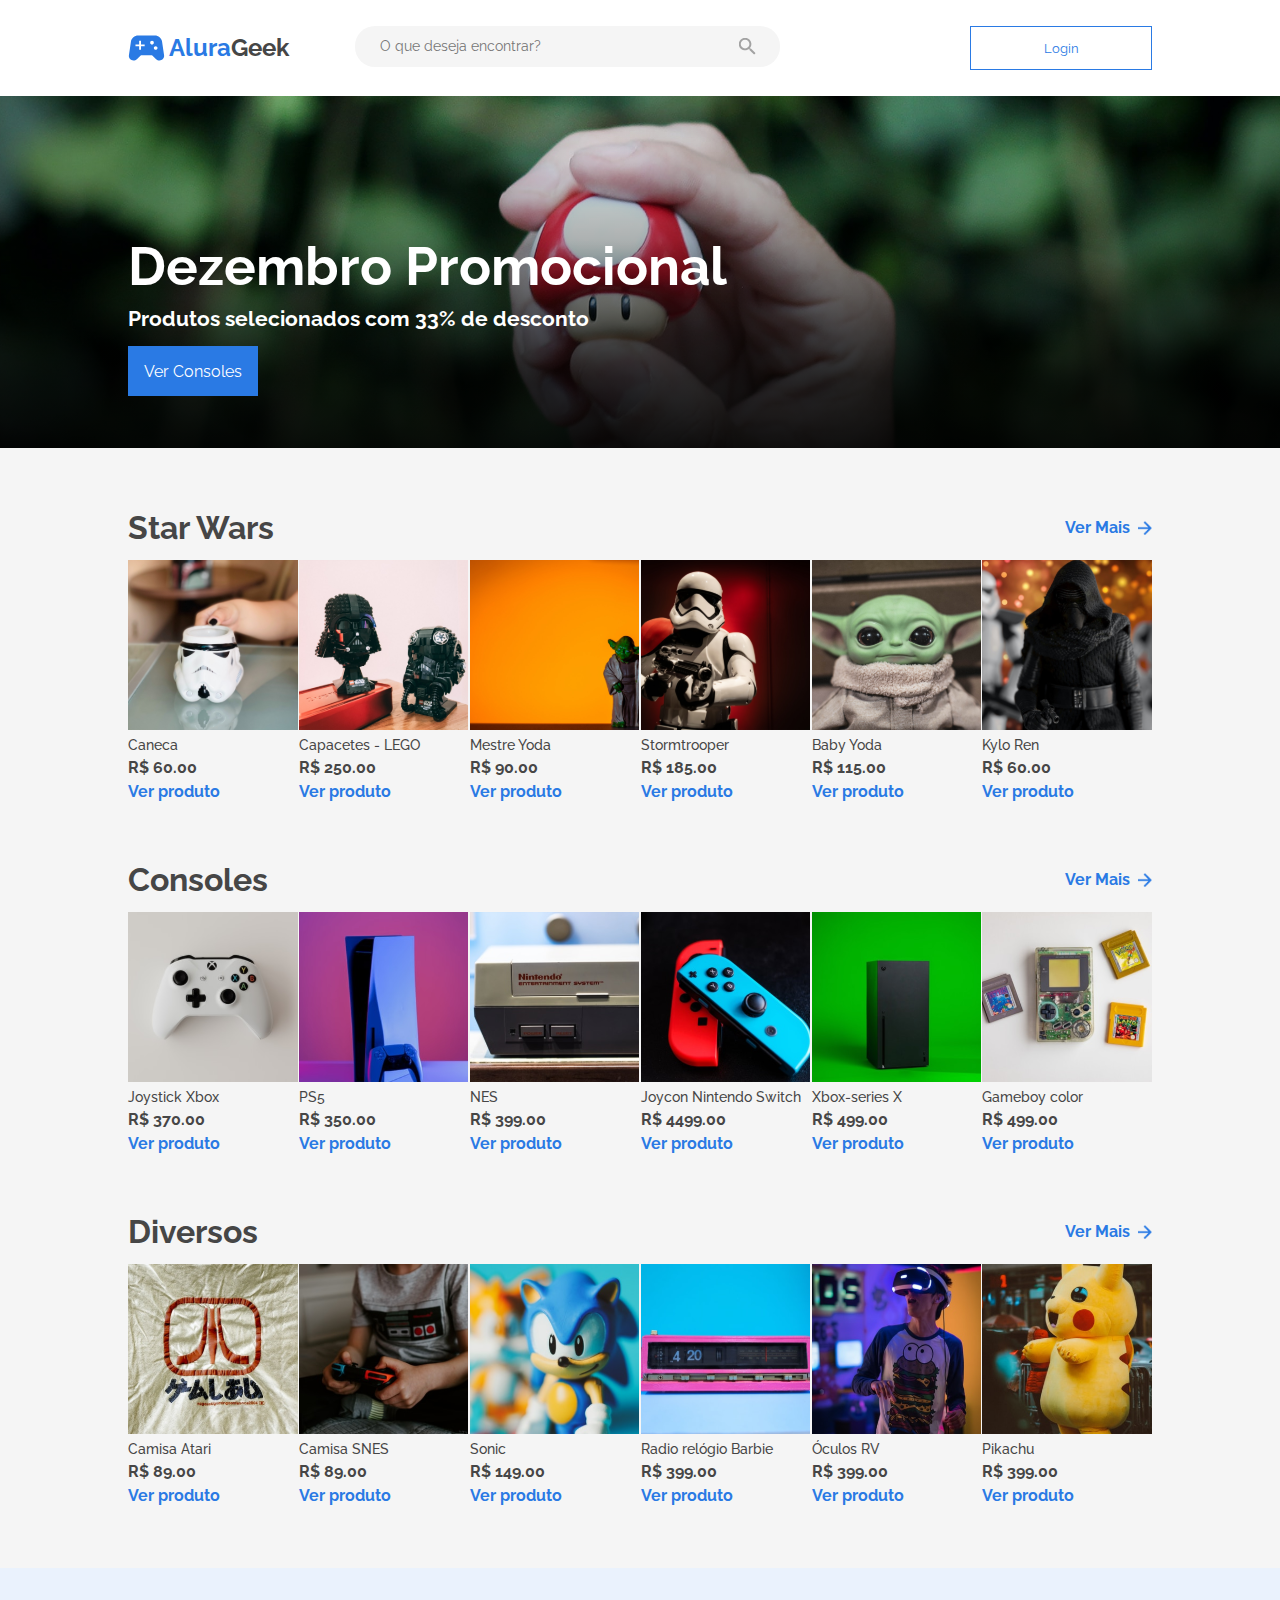
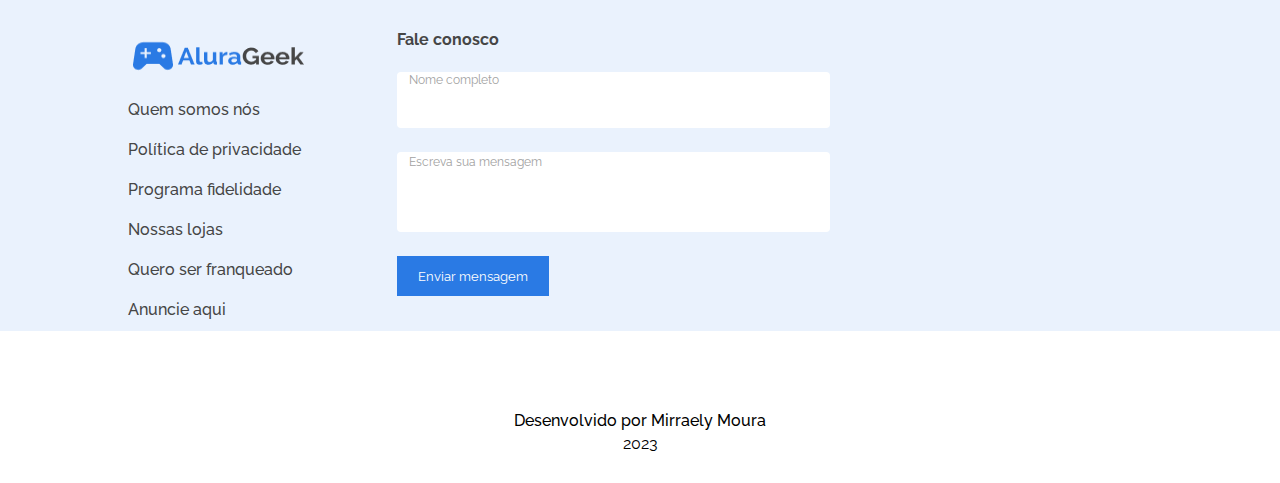
==== index.html @ b326e7e6 "Realiza ajustes na main." ====
<!DOCTYPE html>
<html lang="pt-BR">
  <head>
    <meta charset="UTF-8" />
    <meta name="viewport" content="width=device-width, initial-scale=1.0" />
    <!-- Fontes utilizadas -->
    <link rel="preconnect" href="https://fonts.googleapis.com" />
    <link rel="preconnect" href="https://fonts.gstatic.com" crossorigin="" />
    <link
      href="https://fonts.googleapis.com/css2?family=Raleway:wght@400;500;600;700&amp;display=swap"
      rel="stylesheet"
    />
    <!-- CSS -->
    <link rel="stylesheet" href="./css/reset.css" />
    <link rel="stylesheet" href="./css/styles.css" />
    <title>Alura Geek</title>
  </head>

  <body>
    <header class="header-container">
      <div class="left-header">
        <div class="header-left-container">
          <a href="./index.html" class="logo-container">
            <div class="logo-image-container">
              <img
                src="./imagens/controller.svg"
                alt="Logo da Alura Geek"
                class="header-logo"
              />
            </div>
            <h3 class="page-title">Alura<strong>Geek</strong></h3>
          </a>
        </div>
      </div>
      <div class="right-header">
        <div class="searsh-container">
          <input
            placeholder="O que deseja encontrar?"
            type="text"
            class="header-caixa-input"
          />
          <button class="search-button" h data-search-btn></button>
        </div>
        <a class="login-button-container" href="./imagens/login-formulario.png">
          <button class="header-button">Login</button>
        </a>
      </div>
    </header>

    <main class="main-conteiner">
      <section class="banner-conteiner" data-banner="">
        <div class="banner-box">
          <h1 class="banner-title">Dezembro Promocional</h1>
          <p class="banner-text">Produtos selecionados com 33% de desconto</p>
          <a href="#console">
            <button class="banner-button">Ver Consoles</button>
          </a>
        </div>
      </section>

      <section class="products-section-home">
        <div class="find-home-products" data-product="">
          <section class="products-container">
            <div class="products-top">
              <h2 class="products-title">Star Wars</h2>
              <div class="produtos-mais">
                <a href="html/produtos.html" class="produtos-link"> Ver Mais</a>
                <img
                  src="./imagens/seta.png "
                  class="produtos-seta"
                  name="seta"
                />
              </div>
            </div>
            <div class="products-bottom" id="starwars">
              <div class="produtos-itens" data-id="1">
                <div class="images-container">
                  <img
                    src="./imagens/star-wars.svg"
                    alt="Caneca de Star Wars"
                    class="produtos-imagem-todos"
                  />
                </div>
                <h2 class="produtos-nome">Caneca</h2>
                <p class="produtos-preço">R$ 60.00</p>
                <a
                  href=""
                  class="produtos-link"
                  id="ver-produto"
                  data-product-id=""
                  >Ver produto</a
                >
              </div>
              <div class="produtos-itens" data-id="2">
                <div class="images-container">
                  <img
                    src="./imagens/caixa-som-star-wars.svg"
                    alt="Caixa de som de star wars"
                    class="produtos-imagem-todos"
                  />
                </div>
                <h2 class="produtos-nome">Capacetes - LEGO</h2>
                <p class="produtos-preço">R$ 250.00</p>
                <a
                  href=""
                  class="produtos-link"
                  id="ver-produto"
                  data-product-id=""
                  >Ver produto</a
                >
              </div>
              <div class="produtos-itens" data-id="4">
                <div class="images-container">
                  <img
                    src="./imagens/ioda.svg"
                    alt="Boneco Yoda"
                    class="produtos-imagem-todos"
                  />
                </div>
                <h2 class="produtos-nome">Mestre Yoda</h2>
                <p class="produtos-preço">R$ 90.00</p>
                <a
                  href=""
                  class="produtos-link"
                  id="ver-produto"
                  data-product-id=""
                  >Ver produto</a
                >
              </div>
              <div class="produtos-itens" data-id="5">
                <div class="images-container">
                  <img
                    src="./imagens/robo-star-wars.svg"
                    alt="Robô de Star Wars"
                    class="produtos-imagem-todos"
                  />
                </div>
                <h2 class="produtos-nome">Stormtrooper</h2>
                <p class="produtos-preço">R$ 185.00</p>
                <a
                  href=""
                  class="produtos-link"
                  id="ver-produto"
                  data-product-id=""
                  >Ver produto</a
                >
              </div>
              <div class="produtos-itens" data-id="6">
                <div class="images-container">
                  <img
                    src="imagens/yoda-grande.svg"
                    alt="Yoda Grande"
                    class="produtos-imagem-todos"
                  />
                </div>
                <h2 class="produtos-nome">Baby Yoda</h2>
                <p class="produtos-preço">R$ 115.00</p>
                <a
                  href=""
                  class="produtos-link"
                  id="ver-produto"
                  data-product-id=""
                  >Ver produto</a
                >
              </div>
              <div class="produtos-itens" data-id="6">
                <div class="images-container">
                  <img
                    src="imagens/boneco-star-wars-com-capa.svg"
                    alt="Boneco de Star Wars com capa"
                    class="produtos-imagem-todos"
                  />
                </div>
                <h2 class="produtos-nome">Kylo Ren</h2>
                <p class="produtos-preço">R$ 60.00</p>
                <a
                  href=""
                  class="produtos-link"
                  id="ver-produto"
                  data-product-id=""
                  >Ver produto</a
                >
              </div>
            </div>
          </section>

          <section class="products-container">
            <div class="products-top">
              <h2 class="products-title">Consoles</h2>
              <div class="produtos-mais">
                <a href="/html/products.html" class="produtos-link">
                  Ver Mais
                </a>
                <img src="./imagens/seta.png" class="produtos-seta" />
              </div>
            </div>
            <div class="products-bottom" id="console">
              <div class="produtos-itens" data-id="7">
                <div class="images-container">
                  <img
                    src="./imagens/controller-white.svg"
                    alt="Controle Branco"
                    class="produtos-imagem-todos"
                  />
                </div>
                <h2 class="produtos-nome">Joystick Xbox</h2>
                <p class="produtos-preço">R$ 370.00</p>
                <a
                  href=""
                  class="produtos-link"
                  id="ver-produto"
                  data-product-id=""
                  >Ver produto</a
                >
              </div>
              <div class="produtos-itens" data-id="8">
                <div class="images-container">
                  <img
                    src="./imagens/video-game.svg"
                    alt="video game"
                    class="produtos-imagem-todos"
                  />
                </div>
                <h2 class="produtos-nome">PS5</h2>
                <p class="produtos-preço">R$ 350.00</p>
                <a
                  href=""
                  class="produtos-link"
                  id="ver-produto"
                  data-product-id=""
                  >Ver produto</a
                >
              </div>
              <div class="produtos-itens" data-id="10">
                <div class="images-container">
                  <img
                    src="./imagens/nintendo.svg"
                    alt="Nintendo"
                    class="produtos-imagem-todos"
                  />
                </div>
                <h2 class="produtos-nome">NES</h2>
                <p class="produtos-preço">R$ 399.00</p>
                <a
                  href=""
                  class="produtos-link"
                  id="ver-produto"
                  data-product-id=""
                  >Ver produto</a
                >
              </div>
              <div class="produtos-itens" data-id="11">
                <div class="images-container">
                  <img
                    src="./imagens/nintendo-switch.svg"
                    alt="Nintendo switch"
                    class="produtos-imagem-todos"
                  />
                </div>
                <h2 class="produtos-nome">Joycon Nintendo Switch</h2>
                <p class="produtos-preço">R$ 4499.00</p>
                <a
                  href=""
                  class="produtos-link"
                  id="ver-produto"
                  data-product-id=""
                  >Ver produto</a
                >
              </div>
              <div class="produtos-itens" data-id="12">
                <div class="images-container">
                  <img
                    src="./imagens/game8.svg"
                    alt="Game 8"
                    class="produtos-imagem-todos"
                  />
                </div>
                <h2 class="produtos-nome">Xbox-series X</h2>
                <p class="produtos-preço">R$ 499.00</p>
                <a
                  href=""
                  class="produtos-link"
                  id="ver-produto"
                  data-product-id=""
                  >Ver produto</a
                >
              </div>
              <div class="produtos-itens" data-id="12">
                <div class="images-container">
                  <img
                    src="./imagens/game9.svg"
                    alt="Game 9"
                    class="produtos-imagem-todos"
                  />
                </div>
                <h2 class="produtos-nome">Gameboy color</h2>
                <p class="produtos-preço">R$ 499.00</p>
                <a
                  href=""
                  class="produtos-link"
                  id="ver-produto"
                  data-product-id=""
                  >Ver produto</a
                >
              </div>
            </div>
          </section>

          <section class="products-container">
            <div class="products-top">
              <h2 class="products-title">Diversos</h2>
              <div class="produtos-mais">
                <a href="/html/products.html" class="produtos-link">
                  Ver Mais
                </a>
                <img src="./imagens/seta.png" class="produtos-seta" />
              </div>
            </div>
            <div class="products-bottom" id="diversos">
              <div class="produtos-itens" data-id="13">
                <div class="images-container">
                  <img
                    src="./imagens/game10.svg"
                    alt="Game 10"
                    class="produtos-imagem-todos"
                  />
                </div>
                <h2 class="produtos-nome">Camisa Atari</h2>
                <p class="produtos-preço">R$ 89.00</p>
                <a
                  href=""
                  class="produtos-link"
                  id="ver-produto"
                  data-product-id=""
                  >Ver produto</a
                >
              </div>
              <div class="produtos-itens" data-id="14">
                <div class="images-container">
                  <img
                    src="./imagens/game11.svg"
                    alt="Game 11"
                    class="produtos-imagem-todos"
                  />
                </div>
                <h2 class="produtos-nome">Camisa SNES</h2>
                <p class="produtos-preço">R$ 89.00</p>
                <a
                  href=""
                  class="produtos-link"
                  id="ver-produto"
                  data-product-id=""
                  >Ver produto</a
                >
              </div>
              <div class="produtos-itens" data-id="16">
                <div class="images-container">
                  <img
                    src="./imagens/game12.svg"
                    alt="Game 12"
                    class="produtos-imagem-todos"
                  />
                </div>
                <h2 class="produtos-nome">Sonic</h2>
                <p class="produtos-preço">R$ 149.00</p>
                <a
                  href=""
                  class="produtos-link"
                  id="ver-produto"
                  data-product-id=""
                  >Ver produto</a
                >
              </div>
              <div class="produtos-itens" data-id="17">
                <div class="images-container">
                  <img
                    src="./imagens/game13.svg"
                    alt="Game 13"
                    class="produtos-imagem-todos"
                  />
                </div>
                <h2 class="produtos-nome">Radio relógio Barbie</h2>
                <p class="produtos-preço">R$ 399.00</p>
                <a
                  href=""
                  class="produtos-link"
                  id="ver-produto"
                  data-product-id=""
                  >Ver produto</a
                >
              </div>
              <div class="produtos-itens" data-id="17">
                <div class="images-container">
                  <img
                    src="./imagens/game14.svg"
                    alt="Game 14"
                    class="produtos-imagem-todos"
                  />
                </div>
                <h2 class="produtos-nome">Óculos RV</h2>
                <p class="produtos-preço">R$ 399.00</p>
                <a
                  href=""
                  class="produtos-link"
                  id="ver-produto"
                  data-product-id=""
                  >Ver produto</a
                >
              </div>
              <div class="produtos-itens" data-id="17">
                <div class="images-container">
                  <img
                    src="./imagens/game15.svg"
                    alt="Game 15"
                    class="produtos-imagem-todos"
                  />
                </div>
                <h2 class="produtos-nome">Pikachu</h2>
                <p class="produtos-preço">R$ 399.00</p>
                <a
                  href=""
                  class="produtos-link"
                  id="ver-produto"
                  data-product-id=""
                  >Ver produto</a
                >
              </div>
            </div>
          </section>
        </div>
      </section>
    </main>

    <footer class="rodape-conteiner">
      <section class="rodape-content">
        <div class="rodape-sobre">
          <a href="#">
            <img
              src="./imagens/Logo.png"
              alt="alurageek logo"
              class="rodape-logo"
            />
          </a>
          <ul class="rodape-sobre-lista">
            <li class="rodape-sobre-lista-item">
              <a href="#" class="rodape-sobre-lista-item-link"
                >Quem somos nós</a
              >
            </li>
            <li class="rodape-sobre-lista-item">
              <a href="#" class="rodape-sobre-lista-item-link"
                >Política de privacidade</a
              >
            </li>
            <li class="rodape-sobre-lista-item">
              <a href="#" class="rodape-sobre-lista-item-link"
                >Programa fidelidade</a
              >
            </li>
            <li class="rodape-sobre-lista-item">
              <a href="#" class="rodape-sobre-lista-item-link">Nossas lojas</a>
            </li>
            <li class="rodape-sobre-lista-item">
              <a href="#" class="rodape-sobre-lista-item-link"
                >Quero ser franqueado</a
              >
            </li>
            <li class="rodape-sobre-lista-item">
              <a href="#" class="rodape-sobre-lista-item-link">Anuncie aqui</a>
            </li>
          </ul>
        </div>
        <form class="rodape-form" action="submit" data-form="">
          <p class="rodape-form-titulo">Fale conosco</p>
          <fieldset class="rodape-form-field">
            <label class="rodape-form-label" for="nome">Nome completo</label>
            <input
              name="nome"
              id="nome"
              maxlength="40"
              minlength="3"
              type="text"
              class="rodape-form-field-texto"
              required=""
            />
            <span class="erro-mensagem"></span>
          </fieldset>
          <fieldset class="rodape-form-field rodape-form-field-mensagem">
            <label
              class="rodape-form-label rodape-form-label-mensagem"
              for="mensagem"
              >Escreva sua mensagem</label
            >
            <textarea
              name="mensagem"
              id="mensagem"
              type="text"
              maxlength="120"
              minlenght="2"
              class="rodape-form-field-texto rodape-form-field-texto-mensagem"
              required=""
            ></textarea>
            <span class="erro-mensagem"></span>
          </fieldset>

          <button type="submit" class="rodape-form-button">
            Enviar mensagem
          </button>
        </form>
      </section>
      <section class="rodape-developer-conteiner">
        <p class="rodape-developer-texto">Desenvolvido por Mirraely Moura</p>
        <p>2023</p>
      </section>
    </footer>
  </body>
</html>
---- css/styles.css ----
@import url("https://fonts.googleapis.com/css2?family=Raleway:wght@400;700&display=swap");

:root {
  --color-dim-gray: #464646;
  --color-dark-gray: #a2a2a2;
  --color-silver: #c8c8c8;
  --color-light-gray: #f5f5f5;
  --color-white: #ffffff;
  --color-red: red;
  --color-blue: #2a7ae4;
  --color-alice-blue: #eaf2fd;
  --font-primary: "Raleway", sans-serif;
}

* {
  font-family: var(--font-primary);
}

body {
  line-height: 1;
  font-family: var(--font-primary);
  font-size: 1rem;
}

main {
  display: block;
  background-color: var(--color-light-gray);
}

/* Header */
.header-container {
  display: flex;
  align-items: center;
  gap: 2rem;
  height: 6rem;
  padding: 0 8rem 0 8rem;
  background-color: var(--color-white);
  position: sticky;
  top: 0;
  z-index: 20;
}

.left-header {
  display: flex;
  align-items: center;
  justify-content: space-between;
  width: 20%;
}

.header-left-container {
  display: flex;
  align-items: center;
  gap: 2rem;
  height: 2.3rem;
}

.header-left-container .logo-container {
  text-decoration: none;
  display: flex;
  align-items: center;
  gap: 0.25rem;
}

.logo-container .logo-image-container {
  width: 2.3rem;
  height: 2.3rem;
}

.logo-container .logo-image-container .header-logo {
  height: 100%;
  width: 100%;
}

.logo-container .page-title {
  font-weight: 700;
  color: var(--color-blue);
  font-size: 1.5rem;
}

.logo-container .page-title strong {
  color: var(--color-dim-gray);
}

.header-container .right-header {
  display: flex;
  justify-content: space-between;
  width: 82%;
  gap: 2rem;
}

.right-header .searsh-container {
  display: flex;
  align-items: center;
  justify-content: space-evenly;
  width: 24.5625rem;
  height: 2.6rem;
  background: var(--color-light-gray);
  border: none;
  border-radius: 1.25rem;
  padding: 0 1rem 0 1rem;
}

.searsh-container .header-caixa-input {
  box-sizing: border-box;
  /* width: 24.5625rem; */
  width: 90%;
  text-align: left;
  height: 1.5rem;
  background: var(--color-light-gray);
  border: none;
  color: var(--color-dark-gray);
  font-weight: 400;
  font-size: 0.875rem;
}

.searsh-container .search-button {
  width: 1.1rem;
  height: 1.1rem;
  background: var(--color-light-gray);
  cursor: pointer;
  background: url(../imagens/lupa.svg) no-repeat center;
  border: none;
}

.login-button-container {
  width: 11.375rem;
}

.login-button-container .header-button {
  height: 2.8rem;
  width: 100%;
  background-color: var(--color-white);
  border: var(--color-blue) solid 1px;
  cursor: pointer;
  color: var(--color-blue);
  font-weight: 400;
}

/* banner */
.banner-conteiner {
  box-sizing: border-box;
  display: flex;
  align-items: flex-end;
  padding: 1rem 8rem;
  width: 100%;
  height: 22rem;
  background: linear-gradient(
      180deg,
      rgba(255, 255, 255, 0),
      rgba(0, 0, 0, 0.6) 80%
    ),
    url("../imagens/banner-principal.svg") no-repeat center/cover;
}

.banner-box {
  display: flex;
  flex-direction: column;
  gap: 1rem;
  width: 44rem;
  height: 12rem;
}

.banner-title {
  font-size: 3.3rem;
  font-weight: bold;
  color: var(--color-white);
}

.banner-text {
  font-size: 1.3rem;
  font-weight: bold;
  color: var(--color-white);
}

.banner-button {
  height: 3.18rem;
  width: 8.12rem;
  background-color: var(--color-blue);
  color: var(--color-white);
  font-weight: 400;
  font-size: 1rem;
  cursor: pointer;
  border: none;
  text-decoration: none;
}

/* Produtos */
.products-section-home {
  padding: 4rem 8rem;
}

.find-home-products {
  display: flex;
  flex-direction: column;
  gap: 4rem;
}

.products-container {
  background: var(--color-light-gray);
  display: flex;
  flex-direction: column;
  box-sizing: border-box;
  gap: 1rem;
  height: fit-content;
}

.products-top {
  display: flex;
  justify-content: space-between;
  align-items: center;
  width: 100%;
}

.produtos-link {
  color: var(--color-blue);
  text-decoration: none;
  font-weight: bold;
}

.products-bottom {
  /* width: 44rem; */
  width: 100%;
  height: fit-content;
  display: flex;
  justify-content: space-between;
  align-items: center;
  /* gap: 0.5rem; */
}

.produtos-itens {
  display: flex;
  flex-direction: column;
  gap: 0.5rem;
  position: relative;
}

.produtos-itens .images-container {
  width: 10.6rem;
  height: 10.6rem;
}

.produtos-imagem-todos {
  width: 100%;
  height: 100%;
  object-fit: cover;
}

.produtos-nome, 
.produtos-preço {
  color: var(--color-dim-gray);
}

.produtos-nome {
  font-size: 0.9rem;
  font-weight: 500;
}

.produtos-preço {
  font-weight: bold;
}

.products-title {
  font-weight: bold;
  font-size: 2rem;
  color: var(--color-dim-gray);
}

.produtos-preço {
  font-weight: bold;
}

.produtos-mais {
  display: flex;
  align-items: center;
  gap: 0.5rem;
  text-decoration: none;
}

.produtos-seta {
  height: 0.875rem;
  width: 0.875rem;
  flex-shrink: 0;
}

/* Rodapé */
.rodape-conteiner {
  box-sizing: border-box;
  background: var(--color-alice-blue);
  height: 22.7rem;
}

.rodape-content {
  display: flex;
  gap: 1rem;
  padding: 4rem 8rem;
  height: 18.7;
}

.rodape-sobre {
  width: 15.8rem;
  display: grid;
  grid-template-rows: 1fr 4fr;
  gap: 1rem;
}

.rodape-logo {
  height: 3rem;
  width: 11rem;
}

.rodape-sobre-lista {
  display: flex;
  flex-direction: column;
  gap: 1.5rem;
}

ol,
ul {
  list-style: none;
}

.rodape-sobre-lista-item-link {
  text-decoration: none;
  font-weight: 500;
  color: var(--color-dim-gray);
}

.rodape-form {
  width: 27.1rem;
  height: 17.3rem;
  display: flex;
  flex-direction: column;
  gap: 1.5rem;
}

.rodape-form-titulo {
  color: var(--color-dim-gray);
  font-weight: bold;
}

.rodape-form-field {
  padding: 0 0.75rem;
  height: 3.5rem;
  display: flex;
  justify-content: center;
  flex-direction: column;
  gap: 0.25rem;
  background: var(--color-white);
  border-radius: 0.25rem;
  border-bottom: var(--color-silver);
}

.rodape-form-label {
  color: var(--color-dark-gray);
  font-size: 0.75rem;
  line-height: 1rem;
}

.rodape-form-field-texto {
  border: none;
  line-height: 1.25rem;
}

.error-message {
  padding: 0.15rem;
  margin: 0.5rem 0 0 0;
  font-size: 0.65rem;
  color: var(--color-red);
}

.rodape-form-field-mensagem {
  height: 5rem;
}

.rodape-form-label-mensagem {
  line-height: 1.25rem;
}

.rodape-form-field-texto-mensagem {
  resize: none;
}

.footer__form-field-text {
  border: none;
  line-height: 1.25rem;
}

.erro-mensagem {
  padding: 0.15rem;
  margin: 0.5rem 0 0 0;
  font-size: 0.65rem;
  color: var(--color-red);
}

.rodape-form-button {
  width: 9.5rem;
  height: 2.5rem;
  border: none;
  cursor: pointer;
  background: var(--color-blue);
  color: var(--color-white);
}

.rodape-developer-conteiner {
  height: 6.3rem;
  padding: 0;
  display: flex;
  align-items: center;
  justify-content: center;
  background-color: var(--color-white);
  flex-direction: column;
  gap: 0.4rem;
}

.rodape-developer-texto {
  text-align: center;
  font-weight: 500;
}

/* Responsividade para celulares */
@media (max-width: 768px) {
  .header-container {
    padding: 0 2rem;
  }
}

/* Responsividade para tablets */
@media (max-width: 1024px) and (min-width: 769px) {
  .header-container {
    padding: 0 2rem;
  }

  .header-container
    .left-header
    .header-left-container
    .searsh-container
    .header-caixa-input {
    width: 17rem;
  }
}
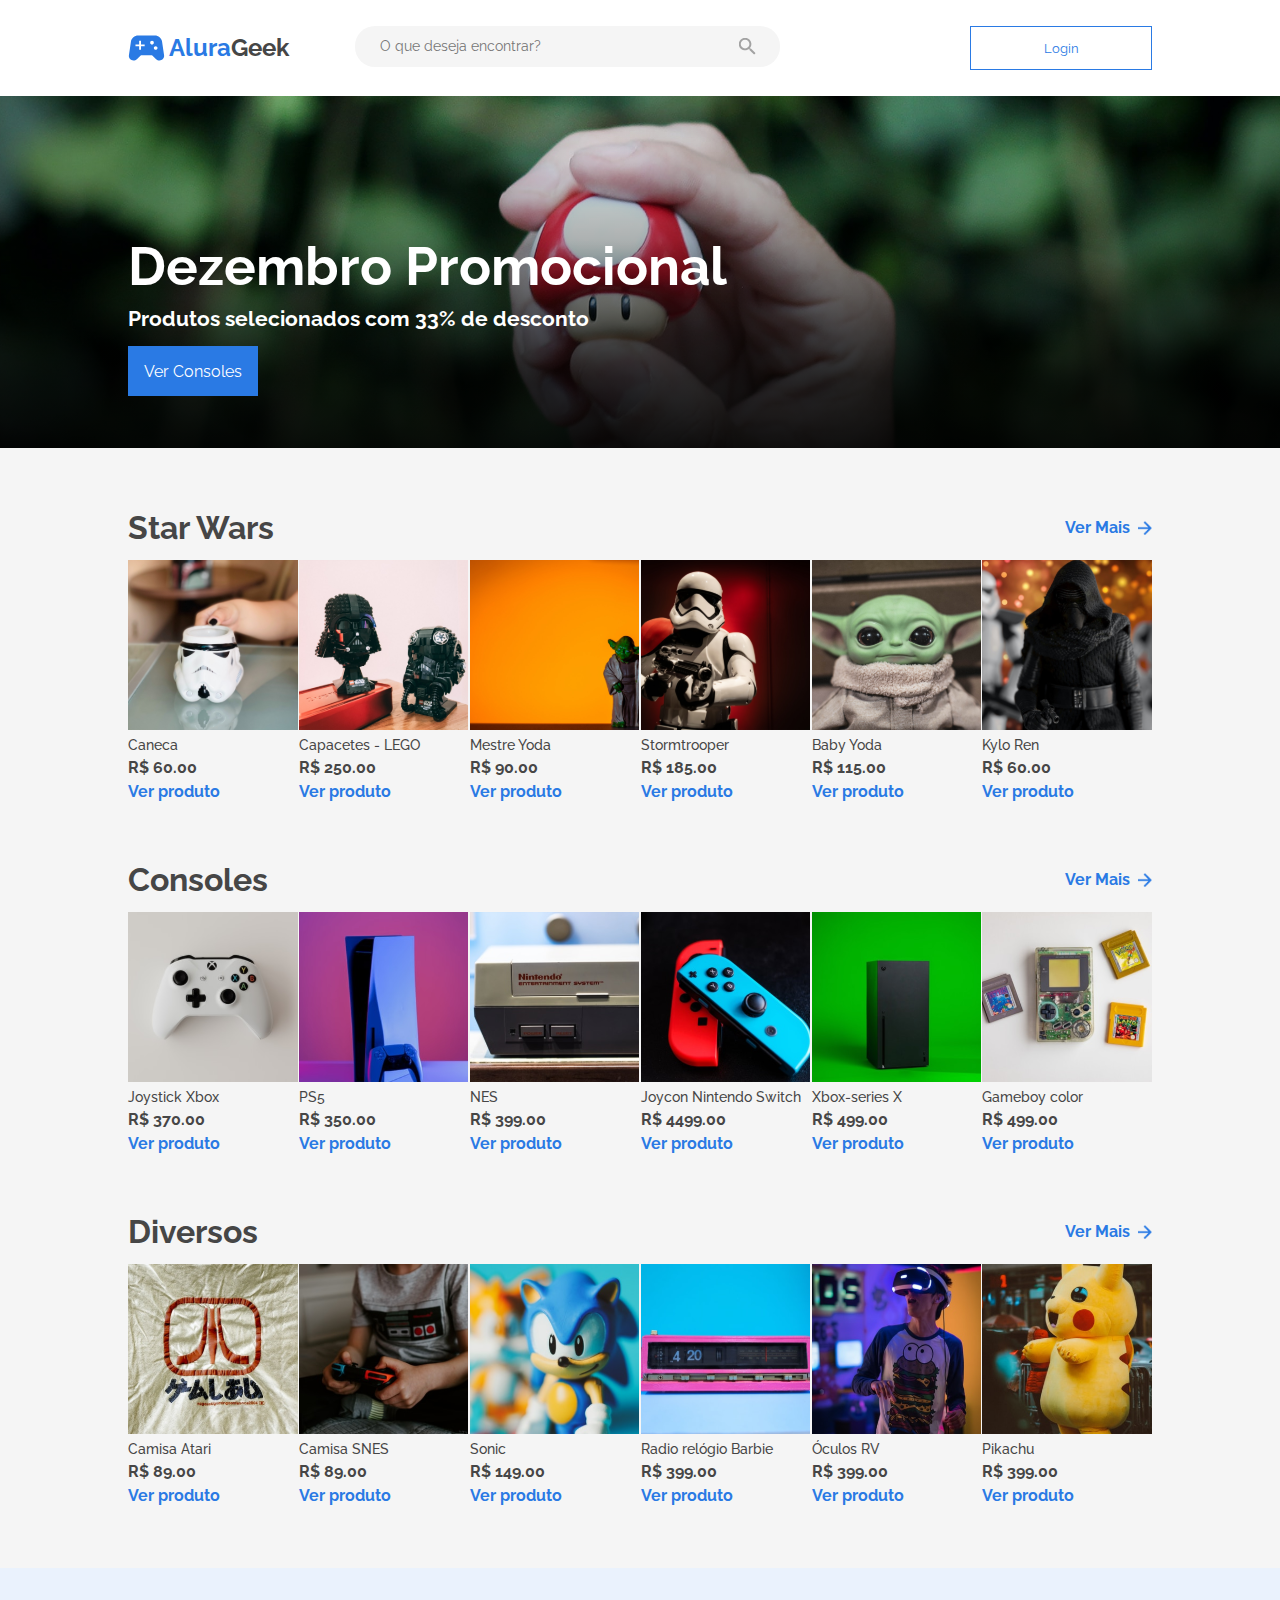
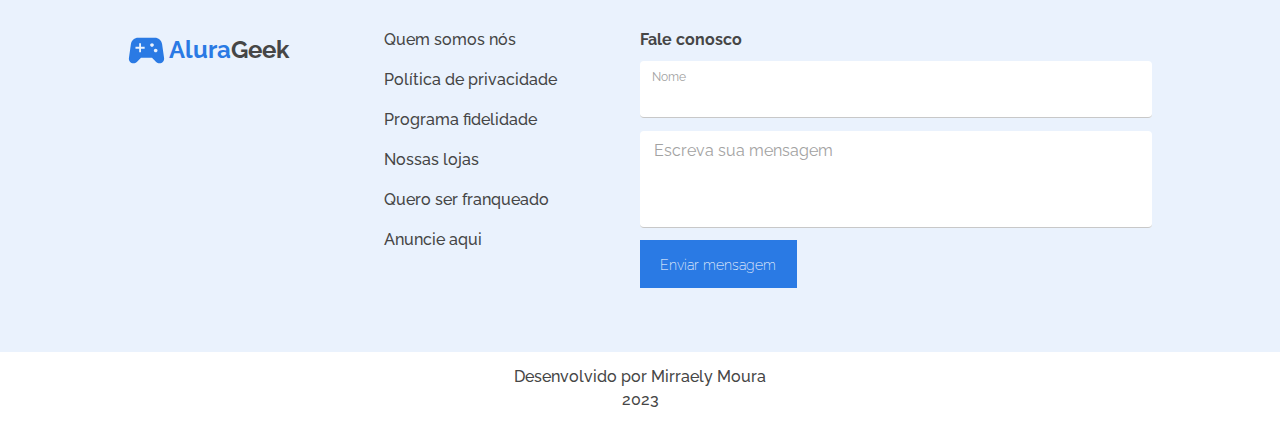
==== commit 6d57e76f: "Melhora o rodapé." ====
--- a/index.html
+++ b/index.html
@@ -433,47 +433,48 @@
 
     <footer class="rodape-conteiner">
       <section class="rodape-content">
-        <div class="rodape-sobre">
-          <a href="#">
-            <img
-              src="./imagens/Logo.png"
-              alt="alurageek logo"
-              class="rodape-logo"
-            />
+        <nav class="rodape-nav">
+          <a href="./index.html" class="logo-container">
+            <div class="logo-image-container">
+              <img
+                src="./imagens/controller.svg"
+                alt="Logo da Alura Geek"
+                class="header-logo"
+              />
+            </div>
+            <h3 class="page-title">Alura<strong>Geek</strong></h3>
           </a>
-          <ul class="rodape-sobre-lista">
-            <li class="rodape-sobre-lista-item">
-              <a href="#" class="rodape-sobre-lista-item-link"
-                >Quem somos nós</a
-              >
+          <ul class="rodape-nav-lista">
+            <li class="rodape-nav-lista-item">
+              <a href="#" class="rodape-nav-lista-item-link">Quem somos nós</a>
             </li>
-            <li class="rodape-sobre-lista-item">
-              <a href="#" class="rodape-sobre-lista-item-link"
+            <li class="rodape-nav-lista-item">
+              <a href="#" class="rodape-nav-lista-item-link"
                 >Política de privacidade</a
               >
             </li>
-            <li class="rodape-sobre-lista-item">
-              <a href="#" class="rodape-sobre-lista-item-link"
+            <li class="rodape-nav-lista-item">
+              <a href="#" class="rodape-nav-lista-item-link"
                 >Programa fidelidade</a
               >
             </li>
-            <li class="rodape-sobre-lista-item">
-              <a href="#" class="rodape-sobre-lista-item-link">Nossas lojas</a>
+            <li class="rodape-nav-lista-item">
+              <a href="#" class="rodape-nav-lista-item-link">Nossas lojas</a>
             </li>
-            <li class="rodape-sobre-lista-item">
-              <a href="#" class="rodape-sobre-lista-item-link"
+            <li class="rodape-nav-lista-item">
+              <a href="#" class="rodape-nav-lista-item-link"
                 >Quero ser franqueado</a
               >
             </li>
-            <li class="rodape-sobre-lista-item">
-              <a href="#" class="rodape-sobre-lista-item-link">Anuncie aqui</a>
+            <li class="rodape-nav-lista-item">
+              <a href="#" class="rodape-nav-lista-item-link">Anuncie aqui</a>
             </li>
           </ul>
-        </div>
+        </nav>
         <form class="rodape-form" action="submit" data-form="">
           <p class="rodape-form-titulo">Fale conosco</p>
           <fieldset class="rodape-form-field">
-            <label class="rodape-form-label" for="nome">Nome completo</label>
+            <label class="rodape-form-label" for="nome">Nome</label>
             <input
               name="nome"
               id="nome"
@@ -486,23 +487,18 @@
             <span class="erro-mensagem"></span>
           </fieldset>
           <fieldset class="rodape-form-field rodape-form-field-mensagem">
-            <label
-              class="rodape-form-label rodape-form-label-mensagem"
-              for="mensagem"
-              >Escreva sua mensagem</label
-            >
             <textarea
               name="mensagem"
               id="mensagem"
               type="text"
               maxlength="120"
-              minlenght="2"
+              minlength="2"
               class="rodape-form-field-texto rodape-form-field-texto-mensagem"
+              placeholder="Escreva sua mensagem"
               required=""
             ></textarea>
             <span class="erro-mensagem"></span>
           </fieldset>
-
           <button type="submit" class="rodape-form-button">
             Enviar mensagem
           </button>
@@ -510,7 +506,7 @@
       </section>
       <section class="rodape-developer-conteiner">
         <p class="rodape-developer-texto">Desenvolvido por Mirraely Moura</p>
-        <p>2023</p>
+        <p class="rodape-developer-texto">2023</p>
       </section>
     </footer>
   </body>
--- a/css/styles.css
+++ b/css/styles.css
@@ -286,29 +286,30 @@
 .rodape-conteiner {
   box-sizing: border-box;
   background: var(--color-alice-blue);
-  height: 22.7rem;
+  height: 24rem;
 }
 
 .rodape-content {
-  display: flex;
-  gap: 1rem;
+  display: grid;
+  grid-template-columns: 2fr 2fr;
   padding: 4rem 8rem;
-  height: 18.7;
-}
-
-.rodape-sobre {
-  width: 15.8rem;
+}
+
+.rodape-nav {
   display: grid;
-  grid-template-rows: 1fr 4fr;
-  gap: 1rem;
-}
-
-.rodape-logo {
-  height: 3rem;
-  width: 11rem;
-}
-
-.rodape-sobre-lista {
+  grid-template-columns: 1fr 1fr;
+}
+
+.rodape-nav .logo-container {
+  text-decoration: none;
+  display: flex;
+  align-items: flex-start;
+  line-height: 1.5;
+  gap: 0.25rem;
+}
+
+
+.rodape-nav-lista {
   display: flex;
   flex-direction: column;
   gap: 1.5rem;
@@ -319,18 +320,16 @@
   list-style: none;
 }
 
-.rodape-sobre-lista-item-link {
+.rodape-nav-lista-item-link {
   text-decoration: none;
   font-weight: 500;
   color: var(--color-dim-gray);
 }
 
 .rodape-form {
-  width: 27.1rem;
-  height: 17.3rem;
-  display: flex;
-  flex-direction: column;
-  gap: 1.5rem;
+  display: flex;
+  flex-direction: column;
+  gap: 0.8rem;
 }
 
 .rodape-form-titulo {
@@ -339,15 +338,15 @@
 }
 
 .rodape-form-field {
-  padding: 0 0.75rem;
-  height: 3.5rem;
+  padding: 0.5rem 0.75rem;
+  height: 2.5rem;
   display: flex;
   justify-content: center;
   flex-direction: column;
   gap: 0.25rem;
   background: var(--color-white);
   border-radius: 0.25rem;
-  border-bottom: var(--color-silver);
+  border-bottom: solid 1px var(--color-silver);
 }
 
 .rodape-form-label {
@@ -392,9 +391,39 @@
   color: var(--color-red);
 }
 
+/* Estilização do placeholder */
+.rodape-form-field-texto,
+.rodape-form-field-texto-mensagem {
+  font-size: 1rem;
+  font-weight: 400; 
+  color: var(--color-dim-gray); 
+  line-height: 1.25rem; 
+}
+
+
+.rodape-form-field-texto::placeholder,
+.rodape-form-field-texto-mensagem::placeholder {
+  color: var(--color-dark-gray); 
+  border: none; 
+}
+
+/* Remove a borda no foco e durante a digitação */
+.rodape-form-field-texto:focus,
+.rodape-form-field-texto-mensagem:focus {
+  outline: none;
+}
+
+/* Placeholder invisível ao focar */
+.rodape-form-field-texto:focus::placeholder,
+.rodape-form-field-texto-mensagem:focus::placeholder {
+  color: transparent; 
+}
+
 .rodape-form-button {
-  width: 9.5rem;
-  height: 2.5rem;
+  width: 9.8rem;
+  font-size: 0.9rem;
+  font-weight: 200;
+  height: 3rem;
   border: none;
   cursor: pointer;
   background: var(--color-blue);
@@ -402,7 +431,7 @@
 }
 
 .rodape-developer-conteiner {
-  height: 6.3rem;
+  height: 4.5rem;
   padding: 0;
   display: flex;
   align-items: center;
@@ -415,6 +444,7 @@
 .rodape-developer-texto {
   text-align: center;
   font-weight: 500;
+  color: var(--color-dim-gray);
 }
 
 /* Responsividade para celulares */
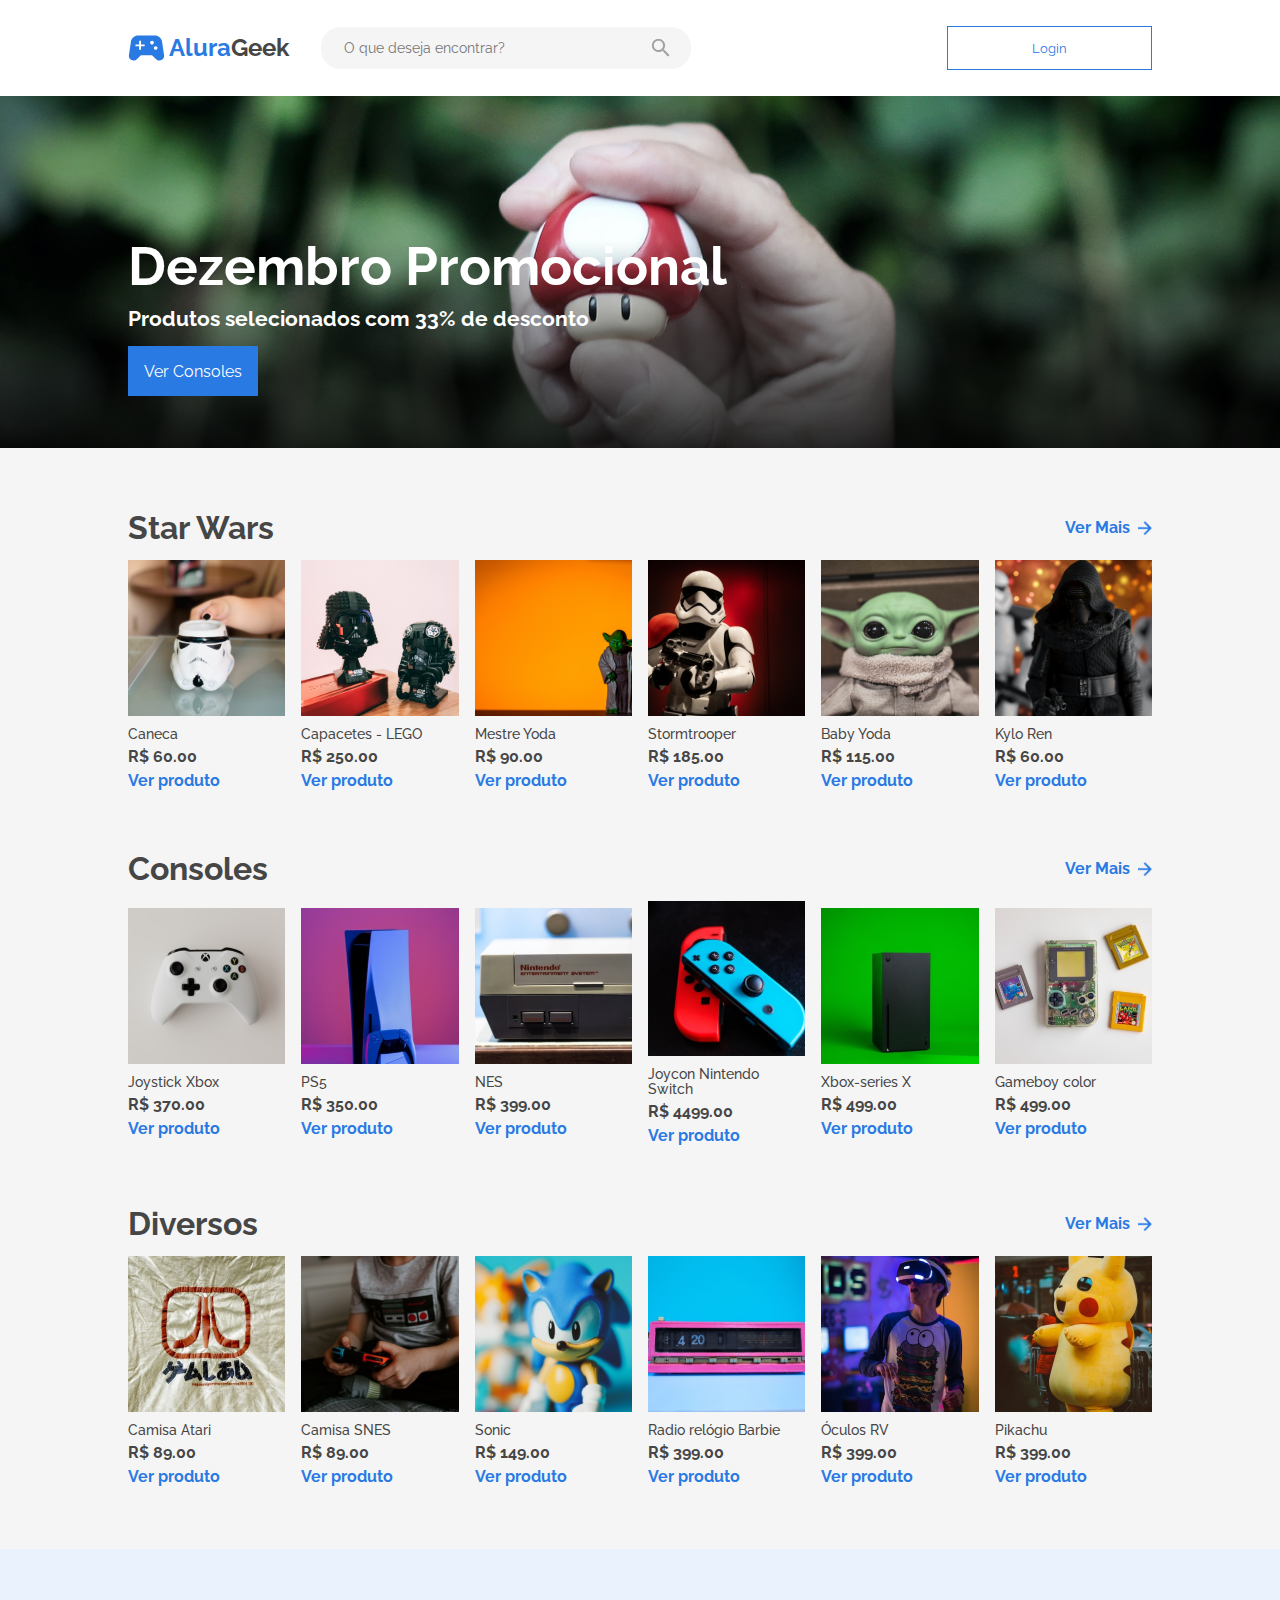
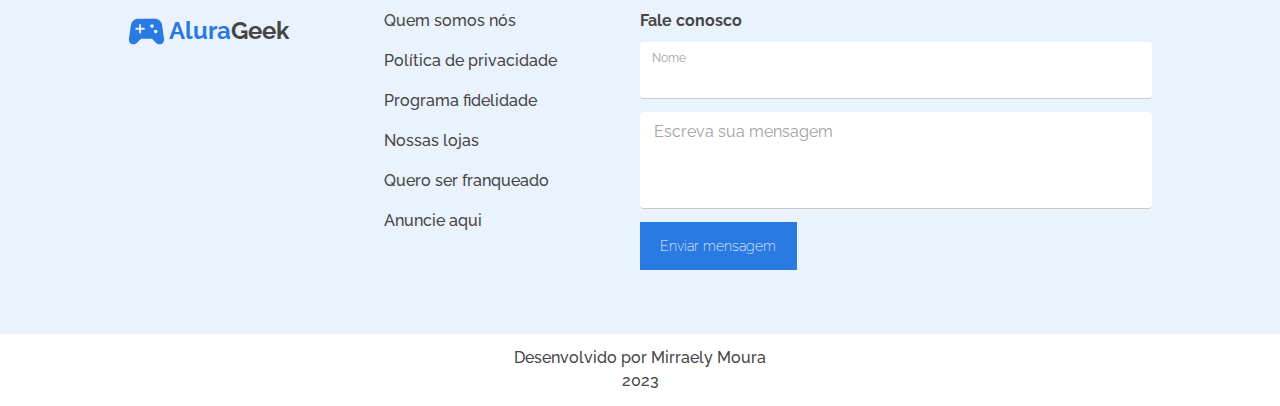
==== commit 4114453a: "Melhora responsividade da index." ====
--- a/index.html
+++ b/index.html
@@ -31,8 +31,6 @@
             <h3 class="page-title">Alura<strong>Geek</strong></h3>
           </a>
         </div>
-      </div>
-      <div class="right-header">
         <div class="searsh-container">
           <input
             placeholder="O que deseja encontrar?"
@@ -41,9 +39,14 @@
           />
           <button class="search-button" h data-search-btn></button>
         </div>
+      </div>
+      <div class="right-header">
         <a class="login-button-container" href="./imagens/login-formulario.png">
           <button class="header-button">Login</button>
         </a>
+      </div>
+      <div class="searsh-container-right-header">
+        <button class="search-button-right-header" h data-search-btn></button>
       </div>
     </header>
 
@@ -145,7 +148,7 @@
                   >Ver produto</a
                 >
               </div>
-              <div class="produtos-itens" data-id="6">
+              <div class="produtos-itens tablet-produtos-itens" data-id="6">
                 <div class="images-container">
                   <img
                     src="imagens/yoda-grande.svg"
@@ -163,7 +166,7 @@
                   >Ver produto</a
                 >
               </div>
-              <div class="produtos-itens" data-id="6">
+              <div class="produtos-itens tablet-produtos-itens" data-id="6">
                 <div class="images-container">
                   <img
                     src="imagens/boneco-star-wars-com-capa.svg"
@@ -267,7 +270,7 @@
                   >Ver produto</a
                 >
               </div>
-              <div class="produtos-itens" data-id="12">
+              <div class="produtos-itens tablet-produtos-itens" data-id="12">
                 <div class="images-container">
                   <img
                     src="./imagens/game8.svg"
@@ -285,7 +288,7 @@
                   >Ver produto</a
                 >
               </div>
-              <div class="produtos-itens" data-id="12">
+              <div class="produtos-itens tablet-produtos-itens" data-id="12">
                 <div class="images-container">
                   <img
                     src="./imagens/game9.svg"
@@ -389,7 +392,7 @@
                   >Ver produto</a
                 >
               </div>
-              <div class="produtos-itens" data-id="17">
+              <div class="produtos-itens tablet-produtos-itens" data-id="17">
                 <div class="images-container">
                   <img
                     src="./imagens/game14.svg"
@@ -407,7 +410,7 @@
                   >Ver produto</a
                 >
               </div>
-              <div class="produtos-itens" data-id="17">
+              <div class="produtos-itens tablet-produtos-itens" data-id="17">
                 <div class="images-container">
                   <img
                     src="./imagens/game15.svg"
--- a/css/styles.css
+++ b/css/styles.css
@@ -29,8 +29,10 @@
 
 /* Header */
 .header-container {
-  display: flex;
-  align-items: center;
+  min-width: 320px;
+  display: flex;
+  align-items: center;
+  justify-content: space-between;
   gap: 2rem;
   height: 6rem;
   padding: 0 8rem 0 8rem;
@@ -44,7 +46,8 @@
   display: flex;
   align-items: center;
   justify-content: space-between;
-  width: 20%;
+  width: 55%;
+  gap: 2rem;
 }
 
 .header-left-container {
@@ -82,13 +85,13 @@
 }
 
 .header-container .right-header {
-  display: flex;
-  justify-content: space-between;
-  width: 82%;
-  gap: 2rem;
-}
-
-.right-header .searsh-container {
+  /* display: flex;
+  justify-content: space-between; */
+  width: 20%;
+  /* gap: 2rem; */
+}
+
+.left-header .searsh-container {
   display: flex;
   align-items: center;
   justify-content: space-evenly;
@@ -111,6 +114,10 @@
   color: var(--color-dark-gray);
   font-weight: 400;
   font-size: 0.875rem;
+}
+
+.search-container .header-caixa-input {
+  outline: none;
 }
 
 .searsh-container .search-button {
@@ -134,6 +141,19 @@
   cursor: pointer;
   color: var(--color-blue);
   font-weight: 400;
+}
+
+.searsh-container-right-header {
+  display: none;
+}
+
+.search-button-right-header {
+  width: 1.1rem;
+  height: 1.1rem;
+  background: var(--color-light-gray);
+  cursor: pointer;
+  background: url(../imagens/lupa.svg) no-repeat center;
+  border: none;
 }
 
 /* banner */
@@ -150,13 +170,14 @@
       rgba(0, 0, 0, 0.6) 80%
     ),
     url("../imagens/banner-principal.svg") no-repeat center/cover;
+    background-blend-mode: color;
 }
 
 .banner-box {
   display: flex;
   flex-direction: column;
   gap: 1rem;
-  width: 44rem;
+  min-width: 44rem;
   height: 12rem;
 }
 
@@ -224,7 +245,8 @@
   display: flex;
   justify-content: space-between;
   align-items: center;
-  /* gap: 0.5rem; */
+  gap: 16px;
+  flex-wrap: wrap;
 }
 
 .produtos-itens {
@@ -232,16 +254,19 @@
   flex-direction: column;
   gap: 0.5rem;
   position: relative;
-}
-
+  flex: 1 1 calc(15% - 16px);
+  min-width: 150px;
+}
+/* 
 .produtos-itens .images-container {
   width: 10.6rem;
   height: 10.6rem;
-}
+} */
 
 .produtos-imagem-todos {
   width: 100%;
-  height: 100%;
+  height: auto;
+  /* flex: 1 1 calc(20% - 16px); */
   object-fit: cover;
 }
 
@@ -286,7 +311,7 @@
 .rodape-conteiner {
   box-sizing: border-box;
   background: var(--color-alice-blue);
-  height: 24rem;
+  min-height: 24rem;
 }
 
 .rodape-content {
@@ -447,19 +472,47 @@
   color: var(--color-dim-gray);
 }
 
-/* Responsividade para celulares */
-@media (max-width: 768px) {
+
+/* Responsividade para tablets */
+
+@media (max-width: 1024px)  {
   .header-container {
-    padding: 0 2rem;
-  }
-}
-
-/* Responsividade para tablets */
+    height: 4rem;
+  }
+  .logo-container .logo-image-container {
+    width: 1.8rem;
+    height: 1.8rem;
+  }
+  .logo-container .page-title{
+    font-size: 1rem;
+  }
+  .left-header .searsh-container {
+    height: 2.4rem;
+  }
+  .login-button-container .header-button {
+    height: 2.4rem;
+    font-weight: 600;
+    font-size: 0.875rem;
+  }
+
+  .rodape-nav {
+    display: flex;
+    flex-direction: column;
+    gap: 1rem;
+  }
+  .rodape-nav {
+    display: flex;
+  }
+  .rodape-form-button {
+    height: 2.5rem;
+  }
+
+}
+
 @media (max-width: 1024px) and (min-width: 769px) {
   .header-container {
-    padding: 0 2rem;
-  }
-
+    padding: 0 1.5rem 0 1.5rem;
+  }
   .header-container
     .left-header
     .header-left-container
@@ -467,4 +520,80 @@
     .header-caixa-input {
     width: 17rem;
   }
-}
+  .banner-conteiner {
+    padding: 0rem 1.5rem 0rem 1.5rem;
+  }
+  .products-section-home {
+    padding: 1rem 1.5rem 1rem 1.5rem;
+  }
+  .rodape-content {
+    gap: 1rem;
+    padding: 2rem 1.5rem;
+    grid-template-columns: 1fr 2fr;
+  }
+
+}
+
+/* Responsividade para celulares */
+@media (max-width: 768px) {
+  .header-container {
+    padding: 0 1rem 0 1rem;
+    min-width: unset;
+  }
+  .left-header {
+    flex: 1;
+  }
+  .banner-conteiner {
+    padding: 0rem 1rem 0rem 1rem;
+  }
+  .banner-box {
+    min-width: unset;
+  }
+  .banner-title {
+    font-size: 1.375rem;
+  }
+  .banner-text,
+  .banner-button {
+    font-size: 0.875rem;
+  }
+  .banner-button {
+    height: 2.5rem;
+    width: 7.4375rem;
+  }
+  .products-section-home {
+    padding: 1rem 1rem 1rem 1rem;
+  }
+  .tablet-produtos-itens {
+    display: none;
+  }
+  .products-title {
+    font-size: 1.375rem;
+  }
+  .produtos-link {
+    font-size: 1rem;
+  }
+  .rodape-content {
+    padding: 2rem 1rem;
+    display: flex;
+    flex-direction: column;
+    gap: 2rem;
+  }
+  .rodape-nav {
+    align-items: center;
+    text-align: center;
+  }
+
+}
+
+@media (max-width: 560px) {
+  .left-header .searsh-container {
+    display: none;
+  }
+  .searsh-container-right-header {
+    display: block;
+  }
+  .left-header {
+    flex: none;
+    width: unset;
+  }
+}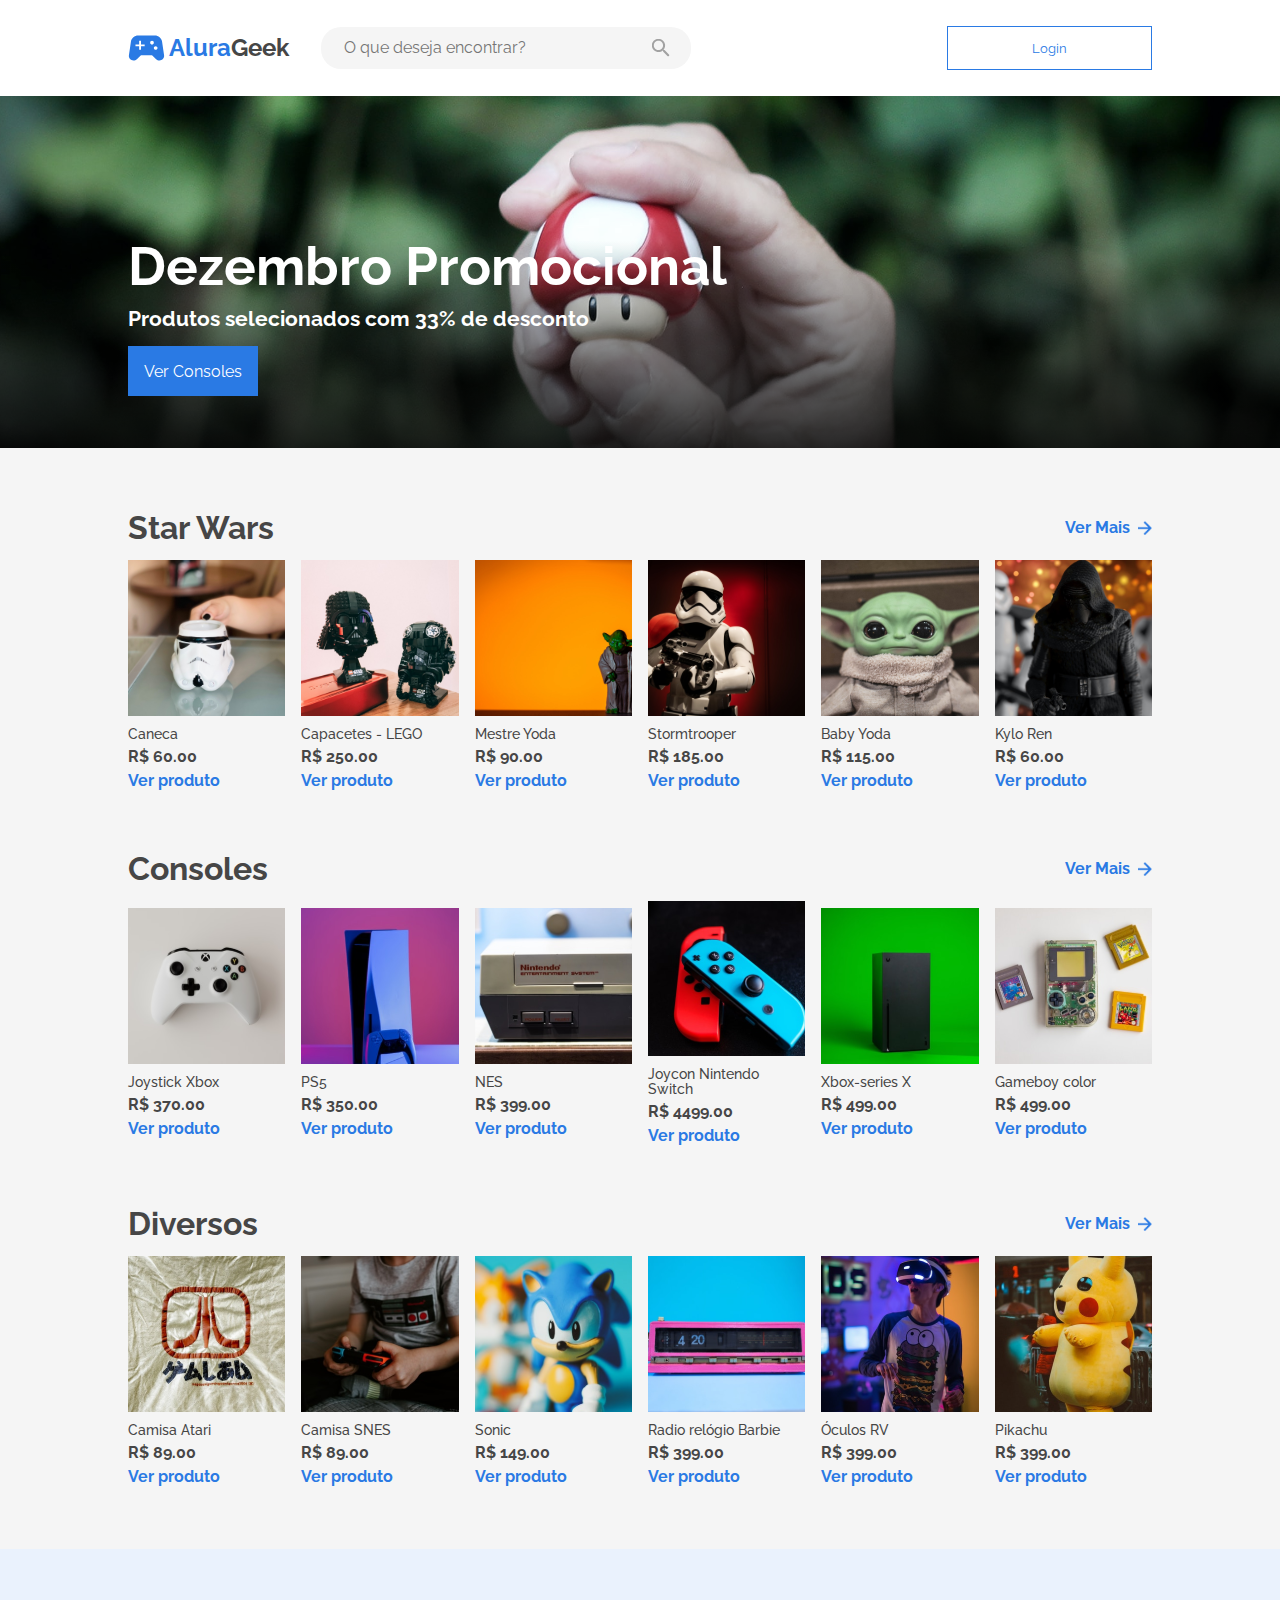
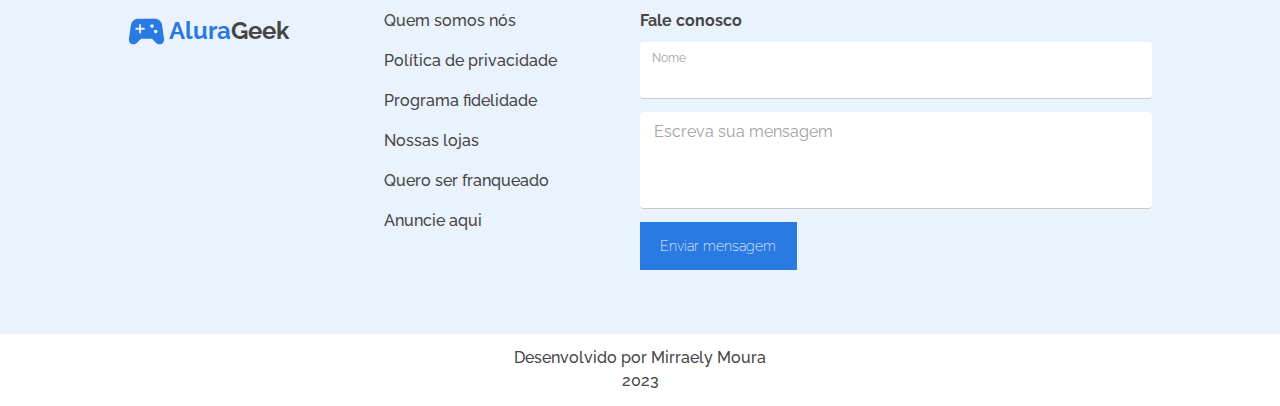
==== commit b95feb87: "Atualiza a página de login." ====
--- a/index.html
+++ b/index.html
@@ -41,7 +41,7 @@
         </div>
       </div>
       <div class="right-header">
-        <a class="login-button-container" href="./imagens/login-formulario.png">
+        <a class="login-button-container" href="./html/login.html">
           <button class="header-button">Login</button>
         </a>
       </div>
--- a/css/styles.css
+++ b/css/styles.css
@@ -16,6 +16,11 @@
   font-family: var(--font-primary);
 }
 
+html,
+body {
+  height: -webkit-fill-available;
+}
+
 body {
   line-height: 1;
   font-family: var(--font-primary);
@@ -114,6 +119,7 @@
   color: var(--color-dark-gray);
   font-weight: 400;
   font-size: 0.875rem;
+  outline: none;
 }
 
 .search-container .header-caixa-input {
@@ -170,7 +176,7 @@
       rgba(0, 0, 0, 0.6) 80%
     ),
     url("../imagens/banner-principal.svg") no-repeat center/cover;
-    background-blend-mode: color;
+  background-blend-mode: color;
 }
 
 .banner-box {
@@ -270,7 +276,7 @@
   object-fit: cover;
 }
 
-.produtos-nome, 
+.produtos-nome,
 .produtos-preço {
   color: var(--color-dim-gray);
 }
@@ -333,7 +339,6 @@
   gap: 0.25rem;
 }
 
-
 .rodape-nav-lista {
   display: flex;
   flex-direction: column;
@@ -420,16 +425,15 @@
 .rodape-form-field-texto,
 .rodape-form-field-texto-mensagem {
   font-size: 1rem;
-  font-weight: 400; 
-  color: var(--color-dim-gray); 
-  line-height: 1.25rem; 
-}
-
+  font-weight: 400;
+  color: var(--color-dim-gray);
+  line-height: 1.25rem;
+}
 
 .rodape-form-field-texto::placeholder,
 .rodape-form-field-texto-mensagem::placeholder {
-  color: var(--color-dark-gray); 
-  border: none; 
+  color: var(--color-dark-gray);
+  border: none;
 }
 
 /* Remove a borda no foco e durante a digitação */
@@ -441,7 +445,7 @@
 /* Placeholder invisível ao focar */
 .rodape-form-field-texto:focus::placeholder,
 .rodape-form-field-texto-mensagem:focus::placeholder {
-  color: transparent; 
+  color: transparent;
 }
 
 .rodape-form-button {
@@ -472,10 +476,115 @@
   color: var(--color-dim-gray);
 }
 
+/* Tela de login */
+.container-login {
+  height: 100%;
+  display: flex;
+  align-items: center;
+  justify-content: center;
+}
+
+.container-div-login {
+  width: 80%;
+  display: flex;
+  align-items: center;
+  justify-content: center;
+}
+
+.login-body {
+  background: #f5f5f5;
+}
+
+.login-form {
+  display: flex;
+  flex-direction: column;
+  align-items: center;
+  max-width: 26.4375rem;
+  max-height: 18.1875rem;
+  width: 90%;
+  gap: 1rem;
+}
+
+.login-form-field,
+.senha-form-field {
+  border: none;
+}
+
+.login-form-titulo {
+  color: var(--color-dim-gray);
+  font-weight: bold;
+  font-size: 1.125rem;
+  text-align: center;
+}
+
+.login-form-field,
+.senha-form-field {
+  width: 100%;
+  padding: 0.5rem 0.75rem;
+  height: 2.5rem;
+  display: flex;
+  justify-content: center;
+  flex-direction: column;
+  gap: 0.25rem;
+  background: var(--color-white);
+  border-radius: 0.25rem;
+  border-bottom: solid 1px var(--color-silver);
+  padding-inline: 0;
+}
+
+.input[type="email" i],
+.input[type="password" i] {
+  font-size: 1rem;
+  font-weight: 400;
+  color: var(--color-dim-gray);
+  line-height: 1.25rem;
+  max-width: 100%;
+  height: inherit;
+}
+
+input:-ms-input-placeholder  {
+  font-size:16px;
+}
+
+input::-webkit-input-placeholder {
+  font-size:16px;
+}
+
+input:-moz-placeholder {
+  font-size:16px;
+}
+
+/* firefox 19+ */
+input::-moz-placeholder {
+  font-size:16px;
+}
+
+.email-input,
+.password-input {
+  border: none;
+  outline: none;
+  height: inherit;
+  padding-left: 0.7rem;
+}
+
+.container-login-form-button {
+  width: 100%;
+}
+
+.login-form-button {
+  width: 100%;
+  font-size: 0.9rem;
+  font-weight: 200;
+  height: 3.5rem;
+  border: none;
+  cursor: pointer;
+  background: var(--color-blue);
+  color: var(--color-white);
+}
 
 /* Responsividade para tablets */
 
-@media (max-width: 1024px)  {
+@media (max-width: 1024px) {
   .header-container {
     height: 4rem;
   }
@@ -483,7 +592,7 @@
     width: 1.8rem;
     height: 1.8rem;
   }
-  .logo-container .page-title{
+  .logo-container .page-title {
     font-size: 1rem;
   }
   .left-header .searsh-container {
@@ -506,7 +615,6 @@
   .rodape-form-button {
     height: 2.5rem;
   }
-
 }
 
 @media (max-width: 1024px) and (min-width: 769px) {
@@ -531,7 +639,6 @@
     padding: 2rem 1.5rem;
     grid-template-columns: 1fr 2fr;
   }
-
 }
 
 /* Responsividade para celulares */
@@ -582,6 +689,28 @@
     align-items: center;
     text-align: center;
   }
+  .container-login-form-button {
+    display: flex;
+    align-items: center;
+    justify-content: center;
+  }
+  .login-form-button {
+    width: 50%;
+  }
+
+  .login-form-field, .senha-form-field {
+    height: 2rem;
+  }
+
+  .container-login-form-button {
+    display: flex;
+    align-items: center;
+    justify-content: center;
+  }
+  .login-form-button {
+    width: 50%;
+    height: 3rem;
+  }
 
 }
 
@@ -596,4 +725,10 @@
     flex: none;
     width: unset;
   }
-}+  .login-form-field, .senha-form-field {
+    height: 1.8rem;
+  }
+  .login-form-button {
+    height: 2.5rem;
+  }
+}
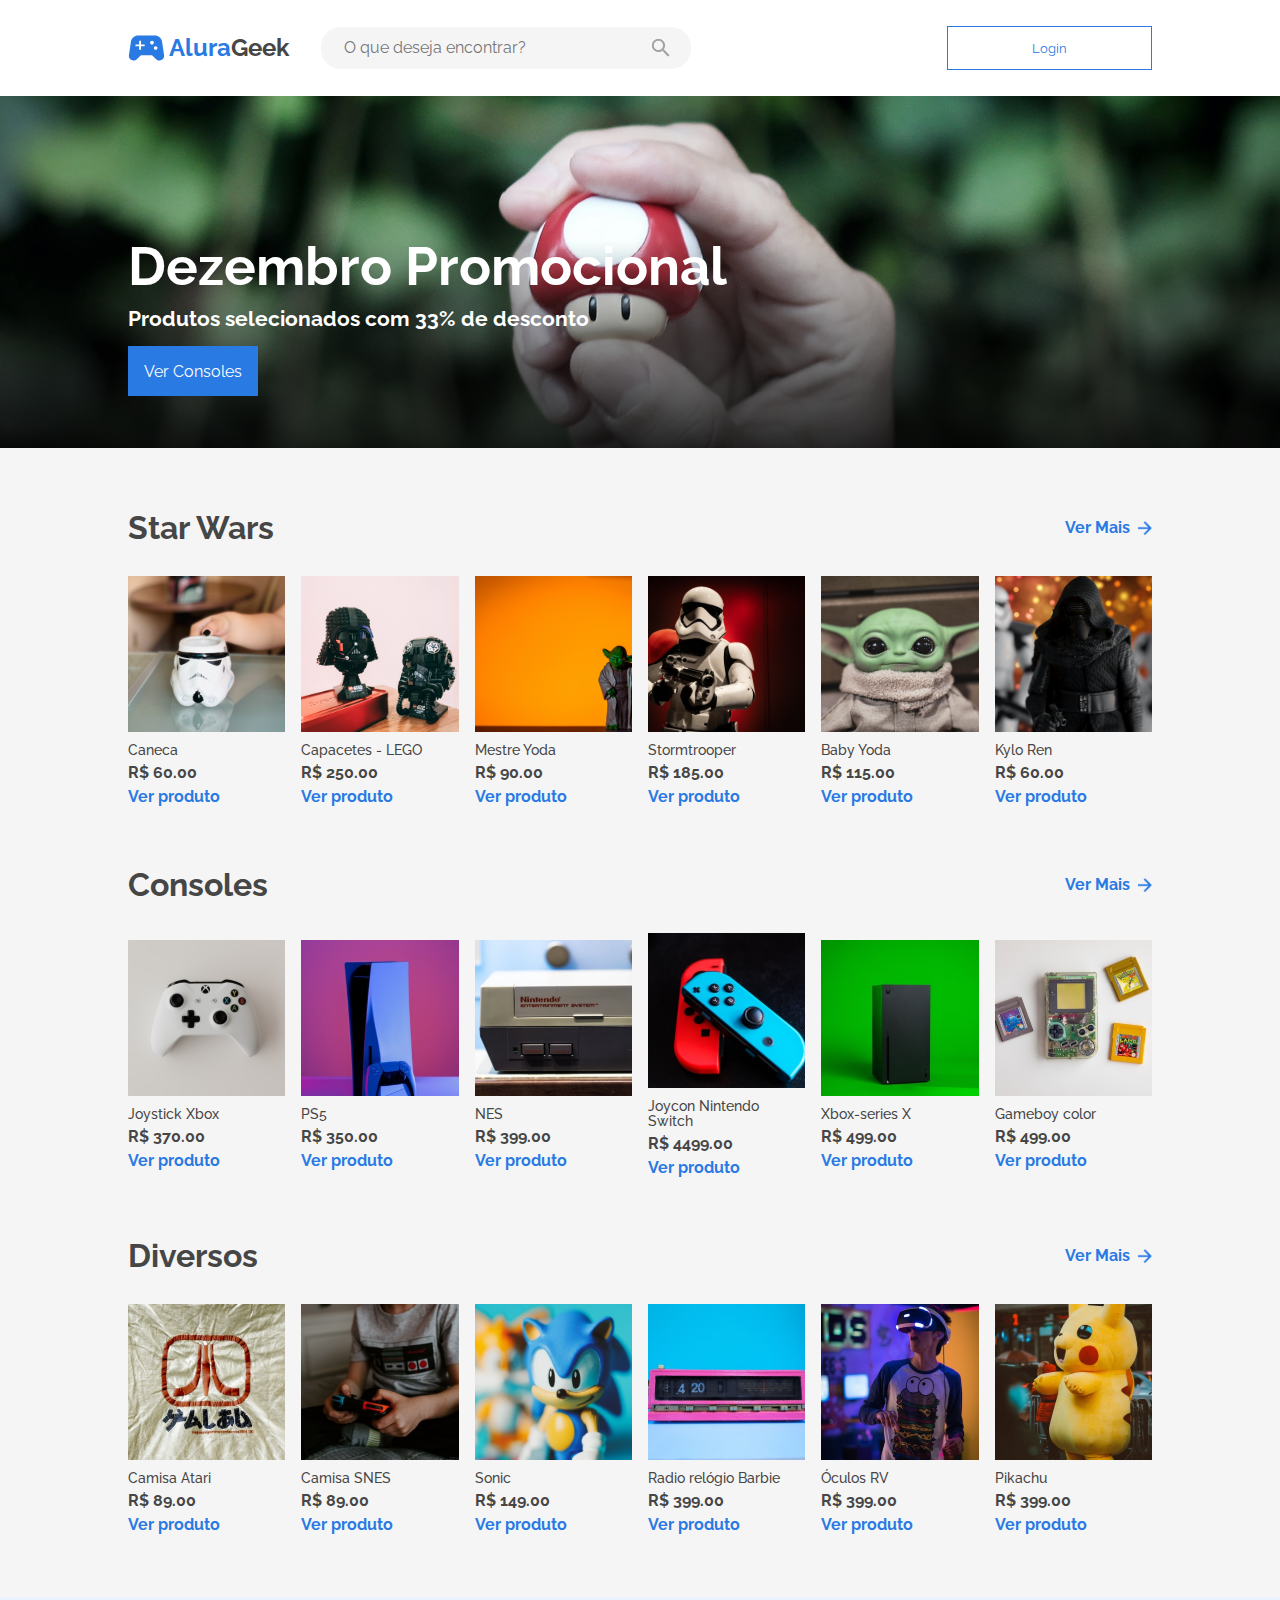
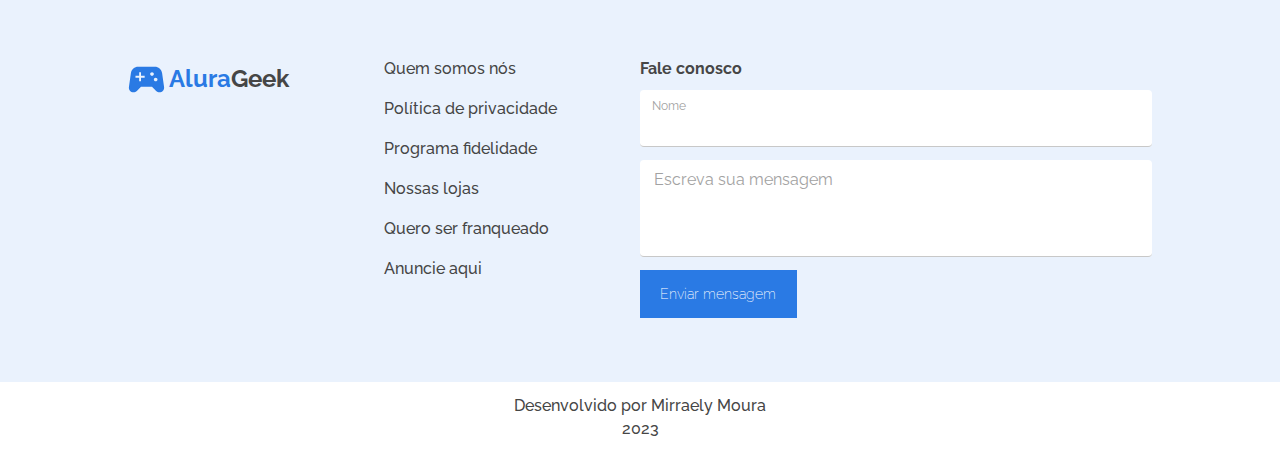
==== commit 181808ea: "Melhora a organização dos arquivos." ====
--- a/index.html
+++ b/index.html
@@ -11,8 +11,8 @@
       rel="stylesheet"
     />
     <!-- CSS -->
-    <link rel="stylesheet" href="./css/reset.css" />
-    <link rel="stylesheet" href="./css/styles.css" />
+    <link rel="stylesheet" href="./assets/css/reset.css" />
+    <link rel="stylesheet" href="./assets/css/styles.css" />
     <title>Alura Geek</title>
   </head>
 
@@ -23,7 +23,7 @@
           <a href="./index.html" class="logo-container">
             <div class="logo-image-container">
               <img
-                src="./imagens/controller.svg"
+                src="./assets/imagens/controller.svg"
                 alt="Logo da Alura Geek"
                 class="header-logo"
               />
@@ -41,7 +41,7 @@
         </div>
       </div>
       <div class="right-header">
-        <a class="login-button-container" href="./html/login.html">
+        <a class="login-button-container" href="./pages/login.html">
           <button class="header-button">Login</button>
         </a>
       </div>
@@ -67,9 +67,11 @@
             <div class="products-top">
               <h2 class="products-title">Star Wars</h2>
               <div class="produtos-mais">
-                <a href="html/produtos.html" class="produtos-link"> Ver Mais</a>
+                <a href="./pages/products.html" class="produtos-link" target="_blank">
+                  Ver Mais
+                </a>
                 <img
-                  src="./imagens/seta.png "
+                  src="./assets/imagens/seta.png "
                   class="produtos-seta"
                   name="seta"
                 />
@@ -79,7 +81,7 @@
               <div class="produtos-itens" data-id="1">
                 <div class="images-container">
                   <img
-                    src="./imagens/star-wars.svg"
+                    src="./assets/imagens/star-wars.svg"
                     alt="Caneca de Star Wars"
                     class="produtos-imagem-todos"
                   />
@@ -97,7 +99,7 @@
               <div class="produtos-itens" data-id="2">
                 <div class="images-container">
                   <img
-                    src="./imagens/caixa-som-star-wars.svg"
+                    src="./assets/imagens/caixa-som-star-wars.svg"
                     alt="Caixa de som de star wars"
                     class="produtos-imagem-todos"
                   />
@@ -115,7 +117,7 @@
               <div class="produtos-itens" data-id="4">
                 <div class="images-container">
                   <img
-                    src="./imagens/ioda.svg"
+                    src="./assets/imagens/ioda.svg"
                     alt="Boneco Yoda"
                     class="produtos-imagem-todos"
                   />
@@ -133,7 +135,7 @@
               <div class="produtos-itens" data-id="5">
                 <div class="images-container">
                   <img
-                    src="./imagens/robo-star-wars.svg"
+                    src="./assets/imagens/robo-star-wars.svg"
                     alt="Robô de Star Wars"
                     class="produtos-imagem-todos"
                   />
@@ -151,7 +153,7 @@
               <div class="produtos-itens tablet-produtos-itens" data-id="6">
                 <div class="images-container">
                   <img
-                    src="imagens/yoda-grande.svg"
+                    src="./assets/imagens/yoda-grande.svg"
                     alt="Yoda Grande"
                     class="produtos-imagem-todos"
                   />
@@ -169,7 +171,7 @@
               <div class="produtos-itens tablet-produtos-itens" data-id="6">
                 <div class="images-container">
                   <img
-                    src="imagens/boneco-star-wars-com-capa.svg"
+                    src="./assets/imagens/boneco-star-wars-com-capa.svg"
                     alt="Boneco de Star Wars com capa"
                     class="produtos-imagem-todos"
                   />
@@ -191,17 +193,17 @@
             <div class="products-top">
               <h2 class="products-title">Consoles</h2>
               <div class="produtos-mais">
-                <a href="/html/products.html" class="produtos-link">
+                <a href="./pages/products.html" class="produtos-link" target="_blank">
                   Ver Mais
                 </a>
-                <img src="./imagens/seta.png" class="produtos-seta" />
+                <img src="./assets/imagens/seta.png" class="produtos-seta" />
               </div>
             </div>
             <div class="products-bottom" id="console">
               <div class="produtos-itens" data-id="7">
                 <div class="images-container">
                   <img
-                    src="./imagens/controller-white.svg"
+                    src="./assets/imagens/controller-white.svg"
                     alt="Controle Branco"
                     class="produtos-imagem-todos"
                   />
@@ -219,7 +221,7 @@
               <div class="produtos-itens" data-id="8">
                 <div class="images-container">
                   <img
-                    src="./imagens/video-game.svg"
+                    src="./assets/imagens/video-game.svg"
                     alt="video game"
                     class="produtos-imagem-todos"
                   />
@@ -237,7 +239,7 @@
               <div class="produtos-itens" data-id="10">
                 <div class="images-container">
                   <img
-                    src="./imagens/nintendo.svg"
+                    src="./assets/imagens/nintendo.svg"
                     alt="Nintendo"
                     class="produtos-imagem-todos"
                   />
@@ -255,7 +257,7 @@
               <div class="produtos-itens" data-id="11">
                 <div class="images-container">
                   <img
-                    src="./imagens/nintendo-switch.svg"
+                    src="./assets/imagens/nintendo-switch.svg"
                     alt="Nintendo switch"
                     class="produtos-imagem-todos"
                   />
@@ -273,7 +275,7 @@
               <div class="produtos-itens tablet-produtos-itens" data-id="12">
                 <div class="images-container">
                   <img
-                    src="./imagens/game8.svg"
+                    src="./assets/imagens/game8.svg"
                     alt="Game 8"
                     class="produtos-imagem-todos"
                   />
@@ -291,7 +293,7 @@
               <div class="produtos-itens tablet-produtos-itens" data-id="12">
                 <div class="images-container">
                   <img
-                    src="./imagens/game9.svg"
+                    src="./assets/imagens/game9.svg"
                     alt="Game 9"
                     class="produtos-imagem-todos"
                   />
@@ -313,17 +315,17 @@
             <div class="products-top">
               <h2 class="products-title">Diversos</h2>
               <div class="produtos-mais">
-                <a href="/html/products.html" class="produtos-link">
+                <a href="./pages/products.html" class="produtos-link" target="_blank">
                   Ver Mais
                 </a>
-                <img src="./imagens/seta.png" class="produtos-seta" />
+                <img src="./assets/imagens/seta.png" class="produtos-seta" />
               </div>
             </div>
             <div class="products-bottom" id="diversos">
               <div class="produtos-itens" data-id="13">
                 <div class="images-container">
                   <img
-                    src="./imagens/game10.svg"
+                    src="./assets/imagens/game10.svg"
                     alt="Game 10"
                     class="produtos-imagem-todos"
                   />
@@ -341,7 +343,7 @@
               <div class="produtos-itens" data-id="14">
                 <div class="images-container">
                   <img
-                    src="./imagens/game11.svg"
+                    src="./assets/imagens/game11.svg"
                     alt="Game 11"
                     class="produtos-imagem-todos"
                   />
@@ -359,7 +361,7 @@
               <div class="produtos-itens" data-id="16">
                 <div class="images-container">
                   <img
-                    src="./imagens/game12.svg"
+                    src="./assets/imagens/game12.svg"
                     alt="Game 12"
                     class="produtos-imagem-todos"
                   />
@@ -377,7 +379,7 @@
               <div class="produtos-itens" data-id="17">
                 <div class="images-container">
                   <img
-                    src="./imagens/game13.svg"
+                    src="./assets/imagens/game13.svg"
                     alt="Game 13"
                     class="produtos-imagem-todos"
                   />
@@ -395,7 +397,7 @@
               <div class="produtos-itens tablet-produtos-itens" data-id="17">
                 <div class="images-container">
                   <img
-                    src="./imagens/game14.svg"
+                    src="./assets/imagens/game14.svg"
                     alt="Game 14"
                     class="produtos-imagem-todos"
                   />
@@ -413,7 +415,7 @@
               <div class="produtos-itens tablet-produtos-itens" data-id="17">
                 <div class="images-container">
                   <img
-                    src="./imagens/game15.svg"
+                    src="./assets/imagens/game15.svg"
                     alt="Game 15"
                     class="produtos-imagem-todos"
                   />
@@ -440,7 +442,7 @@
           <a href="./index.html" class="logo-container">
             <div class="logo-image-container">
               <img
-                src="./imagens/controller.svg"
+                src="./assets/imagens/controller.svg"
                 alt="Logo da Alura Geek"
                 class="header-logo"
               />
--- a/assets/css/styles.css
+++ b/assets/css/styles.css
@@ -0,0 +1,948 @@
+@import url("https://fonts.googleapis.com/css2?family=Raleway:wght@400;700&display=swap");
+
+:root {
+  --color-dim-gray: #464646;
+  --color-dark-gray: #a2a2a2;
+  --color-silver: #c8c8c8;
+  --color-light-gray: #f5f5f5;
+  --color-white: #ffffff;
+  --color-red: red;
+  --color-blue: #2a7ae4;
+  --color-alice-blue: #eaf2fd;
+  --font-primary: "Raleway", sans-serif;
+}
+
+* {
+  font-family: var(--font-primary);
+}
+
+html,
+body {
+  height: -webkit-fill-available;
+}
+
+body {
+  line-height: 1;
+  font-family: var(--font-primary);
+  font-size: 1rem;
+}
+
+main {
+  display: block;
+  background-color: var(--color-light-gray);
+}
+
+/* Header */
+.header-container {
+  min-width: 320px;
+  display: flex;
+  align-items: center;
+  justify-content: space-between;
+  gap: 2rem;
+  height: 6rem;
+  padding: 0 8rem 0 8rem;
+  background-color: var(--color-white);
+  position: sticky;
+  top: 0;
+  z-index: 20;
+}
+
+.left-header {
+  display: flex;
+  align-items: center;
+  justify-content: space-between;
+  width: 55%;
+  gap: 2rem;
+}
+
+.header-left-container {
+  display: flex;
+  align-items: center;
+  gap: 2rem;
+  height: 2.3rem;
+}
+
+.header-left-container .logo-container {
+  text-decoration: none;
+  display: flex;
+  align-items: center;
+  gap: 0.25rem;
+}
+
+.logo-container .logo-image-container {
+  width: 2.3rem;
+  height: 2.3rem;
+}
+
+.logo-container .logo-image-container .header-logo {
+  height: 100%;
+  width: 100%;
+}
+
+.logo-container .page-title {
+  font-weight: 700;
+  color: var(--color-blue);
+  font-size: 1.5rem;
+}
+
+.logo-container .page-title strong {
+  color: var(--color-dim-gray);
+}
+
+.header-container .right-header {
+  /* display: flex;
+  justify-content: space-between; */
+  width: 20%;
+  /* gap: 2rem; */
+}
+
+.left-header .searsh-container {
+  display: flex;
+  align-items: center;
+  justify-content: space-evenly;
+  width: 24.5625rem;
+  height: 2.6rem;
+  background: var(--color-light-gray);
+  border: none;
+  border-radius: 1.25rem;
+  padding: 0 1rem 0 1rem;
+}
+
+.searsh-container .header-caixa-input {
+  box-sizing: border-box;
+  /* width: 24.5625rem; */
+  width: 90%;
+  text-align: left;
+  height: 1.5rem;
+  background: var(--color-light-gray);
+  border: none;
+  color: var(--color-dark-gray);
+  font-weight: 400;
+  font-size: 0.875rem;
+  outline: none;
+}
+
+.search-container .header-caixa-input {
+  outline: none;
+}
+
+.searsh-container .search-button {
+  width: 1.1rem;
+  height: 1.1rem;
+  background: var(--color-light-gray);
+  cursor: pointer;
+  background: url(../imagens/lupa.svg) no-repeat center;
+  border: none;
+}
+
+.login-button-container {
+  width: 11.375rem;
+}
+
+.login-button-container .header-button {
+  height: 2.8rem;
+  width: 100%;
+  background-color: var(--color-white);
+  border: var(--color-blue) solid 1px;
+  cursor: pointer;
+  color: var(--color-blue);
+  font-weight: 400;
+}
+
+.searsh-container-right-header {
+  display: none;
+}
+
+.search-button-right-header {
+  width: 1.1rem;
+  height: 1.1rem;
+  background: var(--color-light-gray);
+  cursor: pointer;
+  background: url(../imagens/lupa.svg) no-repeat center;
+  border: none;
+}
+
+/* banner */
+.banner-conteiner {
+  box-sizing: border-box;
+  display: flex;
+  align-items: flex-end;
+  padding: 1rem 8rem;
+  width: 100%;
+  height: 22rem;
+  background: linear-gradient(
+      180deg,
+      rgba(255, 255, 255, 0),
+      rgba(0, 0, 0, 0.6) 80%
+    ),
+    url("../imagens/banner-principal.svg") no-repeat center/cover;
+  background-blend-mode: color;
+}
+
+.banner-box {
+  display: flex;
+  flex-direction: column;
+  gap: 1rem;
+  min-width: 44rem;
+  height: 12rem;
+}
+
+.banner-title {
+  font-size: 3.3rem;
+  font-weight: bold;
+  color: var(--color-white);
+}
+
+.banner-text {
+  font-size: 1.3rem;
+  font-weight: bold;
+  color: var(--color-white);
+}
+
+.banner-button {
+  height: 3.18rem;
+  width: 8.12rem;
+  background-color: var(--color-blue);
+  color: var(--color-white);
+  font-weight: 400;
+  font-size: 1rem;
+  cursor: pointer;
+  border: none;
+  text-decoration: none;
+}
+
+/* Produtos */
+.products-section-home {
+  padding: 4rem 8rem;
+}
+
+.find-home-products {
+  display: flex;
+  flex-direction: column;
+  gap: 4rem;
+}
+
+.products-container {
+  background: var(--color-light-gray);
+  display: flex;
+  flex-direction: column;
+  box-sizing: border-box;
+  gap: 1rem;
+  height: fit-content;
+}
+
+.products-top {
+  display: flex;
+  justify-content: space-between;
+  align-items: center;
+  width: 100%;
+  padding: 0 0 1rem 0;
+}
+
+.products-showcase-section .informacoes-produtos {
+  display: flex;
+  flex-direction: column;
+  gap: 0.5rem;
+}
+
+.produtos-link {
+  color: var(--color-blue);
+  text-decoration: none;
+  font-weight: bold;
+}
+
+.products-bottom {
+  /* width: 44rem; */
+  width: 100%;
+  height: fit-content;
+  display: flex;
+  justify-content: space-between;
+  align-items: center;
+  gap: 16px;
+  flex-wrap: wrap;
+}
+
+.produtos-itens {
+  display: flex;
+  flex-direction: column;
+  gap: 0.5rem;
+  position: relative;
+  flex: 1 1 calc(15% - 16px);
+  min-width: 150px;
+}
+/* 
+.produtos-itens .images-container {
+  width: 10.6rem;
+  height: 10.6rem;
+} */
+
+.produtos-imagem-todos {
+  width: 100%;
+  height: auto;
+  /* flex: 1 1 calc(20% - 16px); */
+  object-fit: cover;
+}
+
+.produtos-nome,
+.produtos-preço {
+  color: var(--color-dim-gray);
+}
+
+.produtos-nome {
+  font-size: 0.9rem;
+  font-weight: 500;
+  margin-block-start: 0;
+  margin-block-end: 0;
+}
+
+.produtos-preço {
+  font-weight: bold;
+  margin-block-start: 0;
+  margin-block-end: 0;
+}
+
+.products-title {
+  font-weight: bold;
+  font-size: 2rem;
+  color: var(--color-dim-gray);
+}
+
+.produtos-vitrine {
+  display: flex;
+  flex-direction: column;
+  gap: 2rem;
+}
+
+.produtos-codigo {
+  margin-block-start: 0;
+  margin-block-end: 0;
+  color: var(--color-dim-gray);
+  font-size: 14px;
+}
+
+.produtos-preço {
+  font-weight: bold;
+}
+
+.produtos-mais {
+  display: flex;
+  align-items: center;
+  gap: 0.5rem;
+  text-decoration: none;
+}
+
+.produtos-seta {
+  height: 0.875rem;
+  width: 0.875rem;
+  flex-shrink: 0;
+}
+
+/* Rodapé */
+.rodape-conteiner {
+  box-sizing: border-box;
+  background: var(--color-alice-blue);
+  min-height: 24rem;
+}
+
+.rodape-content {
+  display: grid;
+  grid-template-columns: 2fr 2fr;
+  padding: 4rem 8rem;
+}
+
+.rodape-nav {
+  display: grid;
+  grid-template-columns: 1fr 1fr;
+}
+
+.rodape-nav .logo-container {
+  text-decoration: none;
+  display: flex;
+  align-items: flex-start;
+  line-height: 1.5;
+  gap: 0.25rem;
+}
+
+.rodape-nav-lista {
+  display: flex;
+  flex-direction: column;
+  gap: 1.5rem;
+}
+
+ol,
+ul {
+  list-style: none;
+}
+
+.rodape-nav-lista-item-link {
+  text-decoration: none;
+  font-weight: 500;
+  color: var(--color-dim-gray);
+}
+
+.rodape-form {
+  display: flex;
+  flex-direction: column;
+  gap: 0.8rem;
+}
+
+.rodape-form-titulo {
+  color: var(--color-dim-gray);
+  font-weight: bold;
+}
+
+.rodape-form-field {
+  padding: 0.5rem 0.75rem;
+  height: 2.5rem;
+  display: flex;
+  justify-content: center;
+  flex-direction: column;
+  gap: 0.25rem;
+  background: var(--color-white);
+  border-radius: 0.25rem;
+  border-bottom: solid 1px var(--color-silver);
+}
+
+.rodape-form-label {
+  color: var(--color-dark-gray);
+  font-size: 0.75rem;
+  line-height: 1rem;
+}
+
+.rodape-form-field-texto {
+  border: none;
+  line-height: 1.25rem;
+}
+
+.error-message {
+  padding: 0.15rem;
+  margin: 0.5rem 0 0 0;
+  font-size: 0.65rem;
+  color: var(--color-red);
+}
+
+.rodape-form-field-mensagem {
+  height: 5rem;
+}
+
+.rodape-form-label-mensagem {
+  line-height: 1.25rem;
+}
+
+.rodape-form-field-texto-mensagem {
+  resize: none;
+}
+
+.footer__form-field-text {
+  border: none;
+  line-height: 1.25rem;
+}
+
+.erro-mensagem {
+  padding: 0.15rem;
+  margin: 0.5rem 0 0 0;
+  font-size: 0.65rem;
+  color: var(--color-red);
+}
+
+/* Estilização do placeholder */
+.rodape-form-field-texto,
+.rodape-form-field-texto-mensagem {
+  font-size: 1rem;
+  font-weight: 400;
+  color: var(--color-dim-gray);
+  line-height: 1.25rem;
+}
+
+.rodape-form-field-texto::placeholder,
+.rodape-form-field-texto-mensagem::placeholder {
+  color: var(--color-dark-gray);
+  border: none;
+}
+
+/* Remove a borda no foco e durante a digitação */
+.rodape-form-field-texto:focus,
+.rodape-form-field-texto-mensagem:focus {
+  outline: none;
+}
+
+/* Placeholder invisível ao focar */
+.rodape-form-field-texto:focus::placeholder,
+.rodape-form-field-texto-mensagem:focus::placeholder {
+  color: transparent;
+}
+
+.rodape-form-button {
+  width: 9.8rem;
+  font-size: 0.9rem;
+  font-weight: 200;
+  height: 3rem;
+  border: none;
+  cursor: pointer;
+  background: var(--color-blue);
+  color: var(--color-white);
+}
+
+.rodape-developer-conteiner {
+  height: 4.5rem;
+  padding: 0;
+  display: flex;
+  align-items: center;
+  justify-content: center;
+  background-color: var(--color-white);
+  flex-direction: column;
+  gap: 0.4rem;
+}
+
+.rodape-developer-texto {
+  text-align: center;
+  font-weight: 500;
+  color: var(--color-dim-gray);
+}
+
+/* Tela de login */
+.container-login {
+  height: 100%;
+  display: flex;
+  align-items: center;
+  justify-content: center;
+}
+
+.container-div-login {
+  width: 80%;
+  display: flex;
+  align-items: center;
+  justify-content: center;
+}
+
+.login-body {
+  margin: 0;
+}
+
+.login-main {
+  background: #f5f5f5;
+  padding: 4rem 0 5rem 0;
+}
+
+.login-form {
+  display: flex;
+  flex-direction: column;
+  align-items: center;
+  max-width: 26.4375rem;
+  max-height: 18.1875rem;
+  width: 90%;
+  gap: 1rem;
+}
+
+.login-form-field,
+.senha-form-field {
+  border: none;
+}
+
+.login-form-titulo {
+  color: var(--color-dim-gray);
+  font-weight: bold;
+  font-size: 1.125rem;
+  text-align: center;
+}
+
+.login-form-field,
+.senha-form-field {
+  width: 100%;
+  padding: 0.5rem 0.75rem;
+  height: 2.5rem;
+  display: flex;
+  justify-content: center;
+  flex-direction: column;
+  gap: 0.25rem;
+  background: var(--color-white);
+  border-radius: 0.25rem;
+  border-bottom: solid 1px var(--color-silver);
+  padding-inline: 0;
+}
+
+.input[type="email" i],
+.input[type="password" i] {
+  font-size: 1rem;
+  font-weight: 400;
+  color: var(--color-dim-gray);
+  line-height: 1.25rem;
+  max-width: 100%;
+  height: inherit;
+}
+
+input:-ms-input-placeholder {
+  font-size: 16px;
+}
+
+input::-webkit-input-placeholder {
+  font-size: 16px;
+}
+
+input:-moz-placeholder {
+  font-size: 16px;
+}
+
+/* firefox 19+ */
+input::-moz-placeholder {
+  font-size: 16px;
+}
+
+.email-input,
+.password-input {
+  border: none;
+  outline: none;
+  height: inherit;
+  padding-left: 0.7rem;
+}
+
+.container-login-form-button {
+  width: 100%;
+}
+
+.login-form-button {
+  width: 100%;
+  font-size: 0.9rem;
+  font-weight: 200;
+  height: 3.5rem;
+  border: none;
+  cursor: pointer;
+  background: var(--color-blue);
+  color: var(--color-white);
+}
+
+/* Tela de produtos */
+.products-showcase-section {
+  background: var(--color-light-gray);
+  padding: 4rem 8rem 4rem 8rem;
+}
+
+.products-add-button {
+  text-decoration: none;
+  padding: 1rem 1rem;
+  background: var(--color-blue);
+  color: var(--color-white);
+  font-weight: 300;
+  font-size: 1rem;
+}
+
+.images-container {
+  position: relative;
+}
+
+.container-icones-produtos {
+  display: flex;
+  justify-content: end;
+  gap: 0.8rem;
+  top: 0;
+  right: 0;
+  position: absolute;
+  padding: 0.5rem;
+}
+
+.icones-produtos {
+  font-size: 1.5rem;
+  color: white;
+}
+
+/* Tela add */
+.add-main {
+  background: #f5f5f5;
+  position: relative;
+  padding: 8rem 0 9rem 0;
+}
+
+.container-add {
+  display: flex;
+  align-items: center;
+  justify-content: center;
+}
+
+.container-div-add {
+  width: 80%;
+  display: flex;
+  align-items: center;
+  justify-content: center;
+}
+
+.add-form {
+  display: flex;
+  flex-direction: column;
+  justify-content: center;
+  max-width: 26.4375rem;
+  max-height: 18.1875rem;
+  width: 90%;
+  gap: 1rem;
+}
+
+.add-form-titulo {
+  color: var(--color-dim-gray);
+  font-weight: bold;
+  font-size: 1.5rem;
+  text-align: start;
+}
+
+.url-form-field,
+.categoria-form-field,
+.nome-produto-form-field,
+.preco-produto-form-field,
+.descricao-form-field {
+  border: none;
+  width: 100%;
+  padding: 0.5rem 0.75rem;
+  height: 2.5rem;
+  display: flex;
+  justify-content: center;
+  flex-direction: column;
+  gap: 0.25rem;
+  background: var(--color-white);
+  border-radius: 0.25rem;
+  border-bottom: solid 1px var(--color-silver);
+  padding-inline: 0;
+}
+
+.descricao-form-texto {
+  font-size: 1rem;
+  font-weight: 400;
+  color: var(--color-dim-gray);
+  line-height: 1.25rem;
+  border: none;
+  resize: none;
+  padding: 0;
+  outline: none;
+}
+
+.url-input,
+.categoria-input,
+.nome-input,
+.preco-input {
+  border: none;
+  outline: none;
+  height: inherit;
+  padding-left: 0.7rem;
+}
+
+.container-add-form-button {
+  width: 100%;
+}
+
+.add-form-button {
+  width: 100%;
+  font-size: 0.9rem;
+  font-weight: 200;
+  height: 3.5rem;
+  border: none;
+  cursor: pointer;
+  background: var(--color-blue);
+  color: var(--color-white);
+}
+
+/* Responsividade para tablets */
+@media (max-width: 1024px) {
+  .header-container {
+    height: 4rem;
+  }
+  .logo-container .logo-image-container {
+    width: 1.8rem;
+    height: 1.8rem;
+  }
+  .logo-container .page-title {
+    font-size: 1rem;
+  }
+  .left-header .searsh-container {
+    height: 2.4rem;
+  }
+  .login-button-container .header-button {
+    height: 2.4rem;
+    font-weight: 600;
+    font-size: 0.875rem;
+  }
+
+  .container-add {
+    padding: 1.5rem 0 1.5rem 0;
+  }
+
+  .container-div-add {
+    width: 100%;
+  }
+
+  .add-form {
+    width: 100%;
+    align-items: flex-start;
+    gap: 0.6rem;
+    max-width: unset;
+  }
+
+  .add-form-titulo {
+    margin-block-start: 0;
+    margin-block-end: 0;
+  }
+
+  .add-form-button {
+    height: 3rem;
+  }
+
+  .rodape-nav {
+    display: flex;
+    flex-direction: column;
+    gap: 1rem;
+  }
+  .rodape-nav {
+    display: flex;
+  }
+  .rodape-form-button {
+    height: 2.5rem;
+  }
+}
+
+@media (max-width: 1024px) and (min-width: 769px) {
+  .header-container {
+    padding: 0 1.5rem 0 1.5rem;
+  }
+  .header-container
+    .left-header
+    .header-left-container
+    .searsh-container
+    .header-caixa-input {
+    width: 17rem;
+  }
+  .banner-conteiner {
+    padding: 0rem 1.5rem 0rem 1.5rem;
+  }
+  .products-section-home,
+  .products-showcase-section {
+    padding: 1rem 1.5rem 1rem 1.5rem;
+  }
+
+  .rodape-content {
+    gap: 1rem;
+    padding: 2rem 1.5rem;
+    grid-template-columns: 1fr 2fr;
+  }
+}
+
+/* Responsividade para celulares */
+@media (max-width: 768px) {
+  .header-container {
+    padding: 0 1rem 0 1rem;
+    min-width: unset;
+  }
+  .left-header {
+    flex: 1;
+  }
+  .banner-conteiner {
+    padding: 0rem 1rem 0rem 1rem;
+  }
+  .banner-box {
+    min-width: unset;
+  }
+  .banner-title {
+    font-size: 1.375rem;
+  }
+  .banner-text,
+  .banner-button {
+    font-size: 0.875rem;
+  }
+  .banner-button {
+    height: 2.5rem;
+    width: 7.4375rem;
+  }
+  .products-section-home,
+  .products-showcase-section {
+    padding: 1rem 1rem 1rem 1rem;
+  }
+  .container-add {
+    padding: 0 1rem;
+  }
+  .tablet-produtos-itens {
+    display: none;
+  }
+  .products-title {
+    font-size: 1.375rem;
+    margin-block-start: 0.5em;
+  }
+  .produtos-link {
+    font-size: 1rem;
+  }
+  .rodape-content {
+    padding: 2rem 1rem;
+    display: flex;
+    flex-direction: column;
+    gap: 2rem;
+  }
+  .rodape-nav {
+    align-items: center;
+    text-align: center;
+  }
+  .container-login-form-button {
+    display: flex;
+    align-items: center;
+    justify-content: center;
+  }
+  .login-form-button {
+    width: 50%;
+  }
+
+  .login-form-field,
+  .senha-form-field {
+    height: 2rem;
+  }
+
+  .container-login-form-button {
+    display: flex;
+    align-items: center;
+    justify-content: center;
+  }
+  .login-form-button {
+    width: 50%;
+    height: 3rem;
+  }
+
+  .products-add-button {
+    padding: 0.8rem;
+    font-size: 0.8rem;
+  }
+
+  .products-box {
+    gap: 1rem;
+    display: flex;
+    flex-direction: column;
+  }
+
+  .products-section-home .products-top {
+    align-items: center;
+    gap: 1rem;
+    flex-direction: row;
+  }
+
+  .products-top {
+    flex-direction: column;
+    align-items: start;
+    gap: 1rem;
+  }
+
+  .add-body .header-container .right-header {
+    min-width: 9rem;
+    font-size: 12px;
+  }
+}
+
+@media (max-width: 560px) {
+  .left-header .searsh-container {
+    display: none;
+  }
+  .searsh-container-right-header {
+    display: block;
+  }
+  .left-header {
+    flex: none;
+    width: unset;
+  }
+  .login-form-field,
+  .senha-form-field {
+    height: 1.8rem;
+  }
+  .login-form-button {
+    height: 2.5rem;
+  }
+}
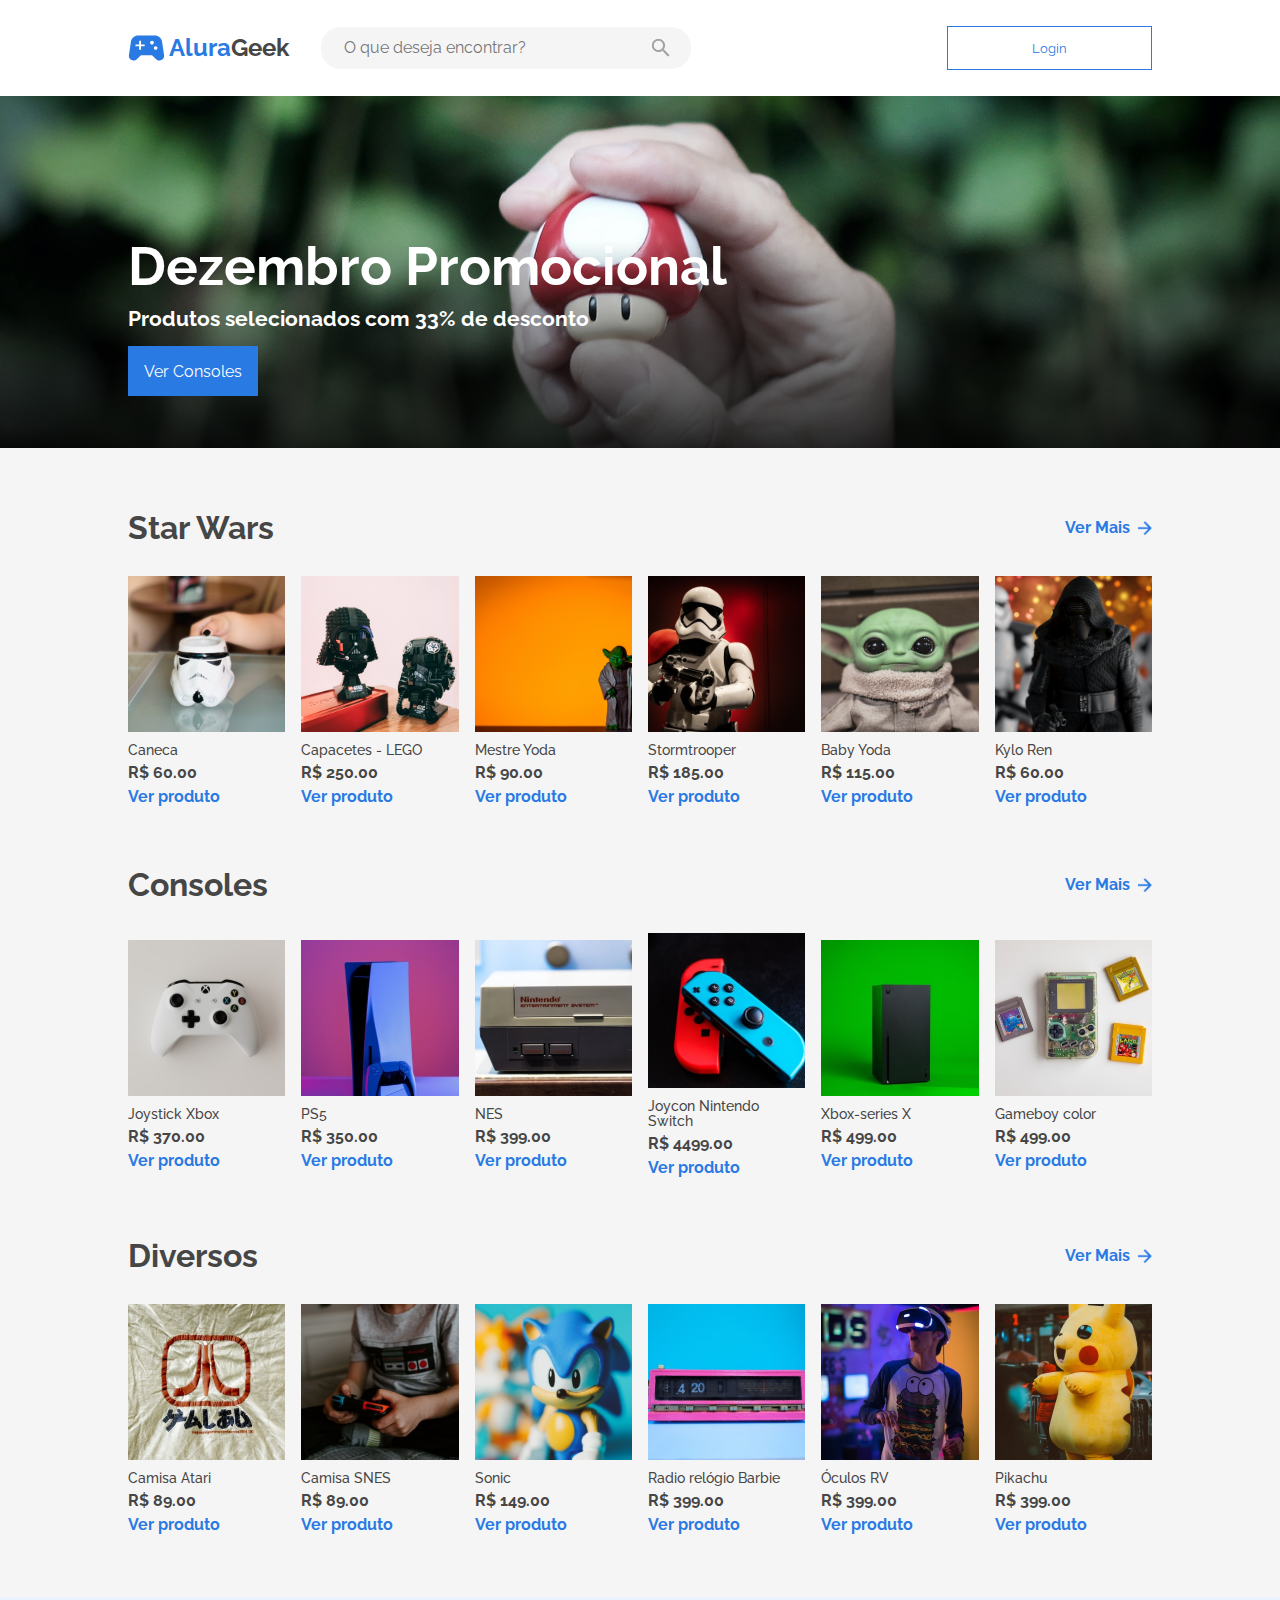
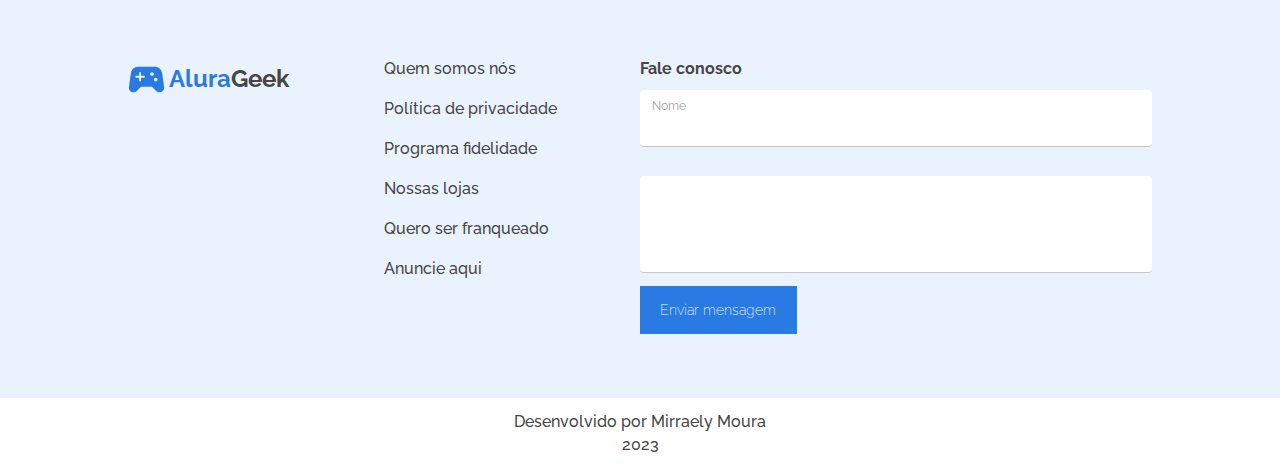
==== commit eac7f924: "Ajusta validação do formulário do rodapé." ====
--- a/index.html
+++ b/index.html
@@ -13,6 +13,10 @@
     <!-- CSS -->
     <link rel="stylesheet" href="./assets/css/reset.css" />
     <link rel="stylesheet" href="./assets/css/styles.css" />
+
+    <!-- JS -->
+     <script src="./assets/js/main.js" defer></script>
+
     <title>Alura Geek</title>
   </head>
 
@@ -476,9 +480,9 @@
             </li>
           </ul>
         </nav>
-        <form class="rodape-form" action="submit" data-form="">
+        <form class="rodape-form" action="submit" id="contactForm" novalidate>
           <p class="rodape-form-titulo">Fale conosco</p>
-          <fieldset class="rodape-form-field">
+          <fieldset class="rodape-form-field rodape-form-field-nome">
             <label class="rodape-form-label" for="nome">Nome</label>
             <input
               name="nome"
@@ -487,22 +491,24 @@
               minlength="3"
               type="text"
               class="rodape-form-field-texto"
-              required=""
+              aria-describedby="erro-nome"
+              required
             />
-            <span class="erro-mensagem"></span>
+            <span id="erro-nome" class="erro-mensagem"></span>
           </fieldset>
           <fieldset class="rodape-form-field rodape-form-field-mensagem">
             <textarea
               name="mensagem"
               id="mensagem"
-              type="text"
               maxlength="120"
               minlength="2"
               class="rodape-form-field-texto rodape-form-field-texto-mensagem"
               placeholder="Escreva sua mensagem"
-              required=""
-            ></textarea>
-            <span class="erro-mensagem"></span>
+              aria-describedby="erro-mensagem"
+              required
+            >
+          </textarea>
+            <span id="erro-mensagem" class="erro-mensagem"></span>
           </fieldset>
           <button type="submit" class="rodape-form-button">
             Enviar mensagem
--- a/assets/css/styles.css
+++ b/assets/css/styles.css
@@ -18,13 +18,14 @@
 
 html,
 body {
-  height: -webkit-fill-available;
+  height: 100%;
 }
 
 body {
   line-height: 1;
   font-family: var(--font-primary);
   font-size: 1rem;
+  height: min-content;
 }
 
 main {
@@ -90,10 +91,7 @@
 }
 
 .header-container .right-header {
-  /* display: flex;
-  justify-content: space-between; */
   width: 20%;
-  /* gap: 2rem; */
 }
 
 .left-header .searsh-container {
@@ -110,7 +108,6 @@
 
 .searsh-container .header-caixa-input {
   box-sizing: border-box;
-  /* width: 24.5625rem; */
   width: 90%;
   text-align: left;
   height: 1.5rem;
@@ -270,16 +267,10 @@
   flex: 1 1 calc(15% - 16px);
   min-width: 150px;
 }
-/* 
-.produtos-itens .images-container {
-  width: 10.6rem;
-  height: 10.6rem;
-} */
 
 .produtos-imagem-todos {
   width: 100%;
   height: auto;
-  /* flex: 1 1 calc(20% - 16px); */
   object-fit: cover;
 }
 
@@ -438,11 +429,22 @@
   line-height: 1.25rem;
 }
 
+/* Mensagem de erro */
 .erro-mensagem {
   padding: 0.15rem;
   margin: 0.5rem 0 0 0;
   font-size: 0.65rem;
   color: var(--color-red);
+  display: none;
+}
+
+input:invalid + .erro-mensagem,
+textarea:invalid + .erro-mensagem {
+    display: block;
+}
+
+.rodape-form-field:invalid {
+  margin-bottom: 1rem; 
 }
 
 /* Estilização do placeholder */
@@ -466,6 +468,12 @@
   outline: none;
 }
 
+textarea::placeholder {
+  color: var(--color-dark-gray); 
+  font-size: 1rem; 
+  opacity: 1; 
+}
+
 /* Placeholder invisível ao focar */
 .rodape-form-field-texto:focus::placeholder,
 .rodape-form-field-texto-mensagem:focus::placeholder {
@@ -520,7 +528,7 @@
 }
 
 .login-main {
-  background: #f5f5f5;
+  background: var(--color-light-gray);
   padding: 4rem 0 5rem 0;
 }
 
@@ -642,12 +650,12 @@
 
 .icones-produtos {
   font-size: 1.5rem;
-  color: white;
+  color: var(--color-white);
 }
 
 /* Tela add */
 .add-main {
-  background: #f5f5f5;
+  background: var(--color-light-gray);
   position: relative;
   padding: 8rem 0 9rem 0;
 }
